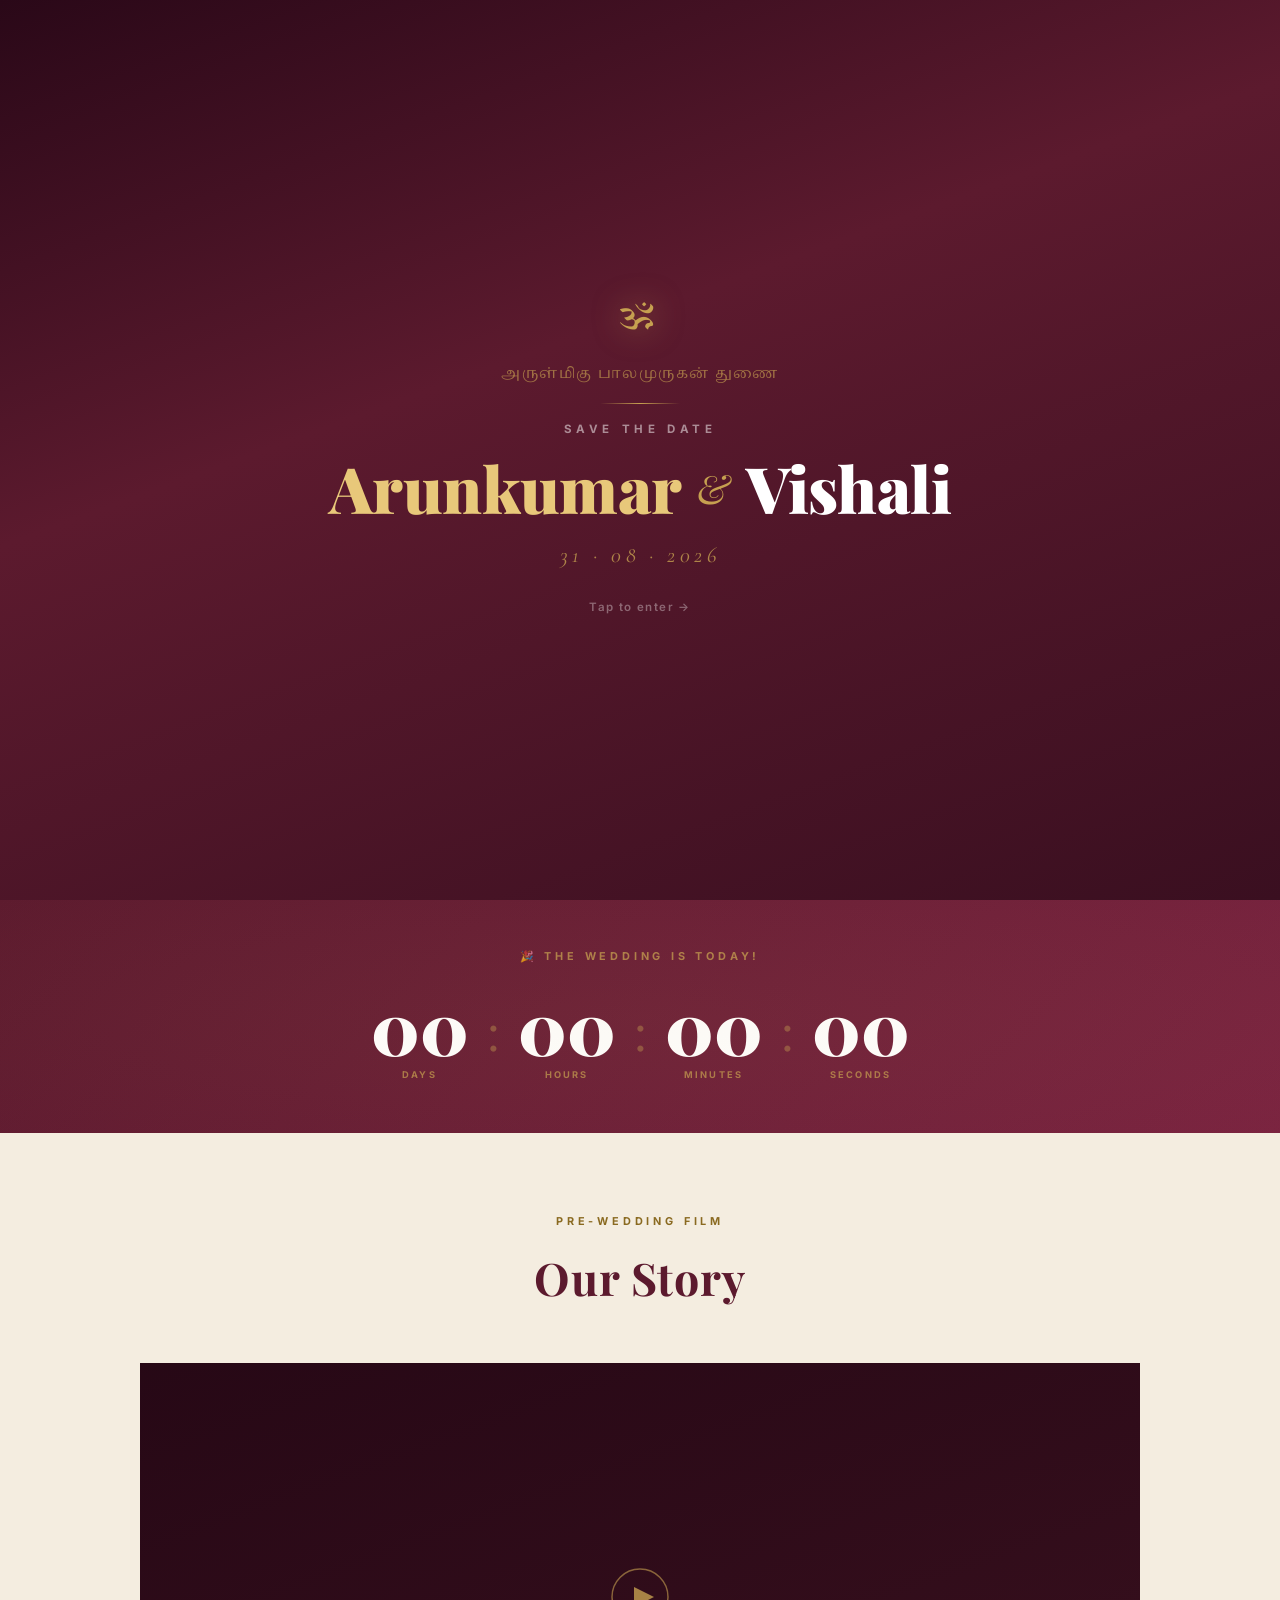
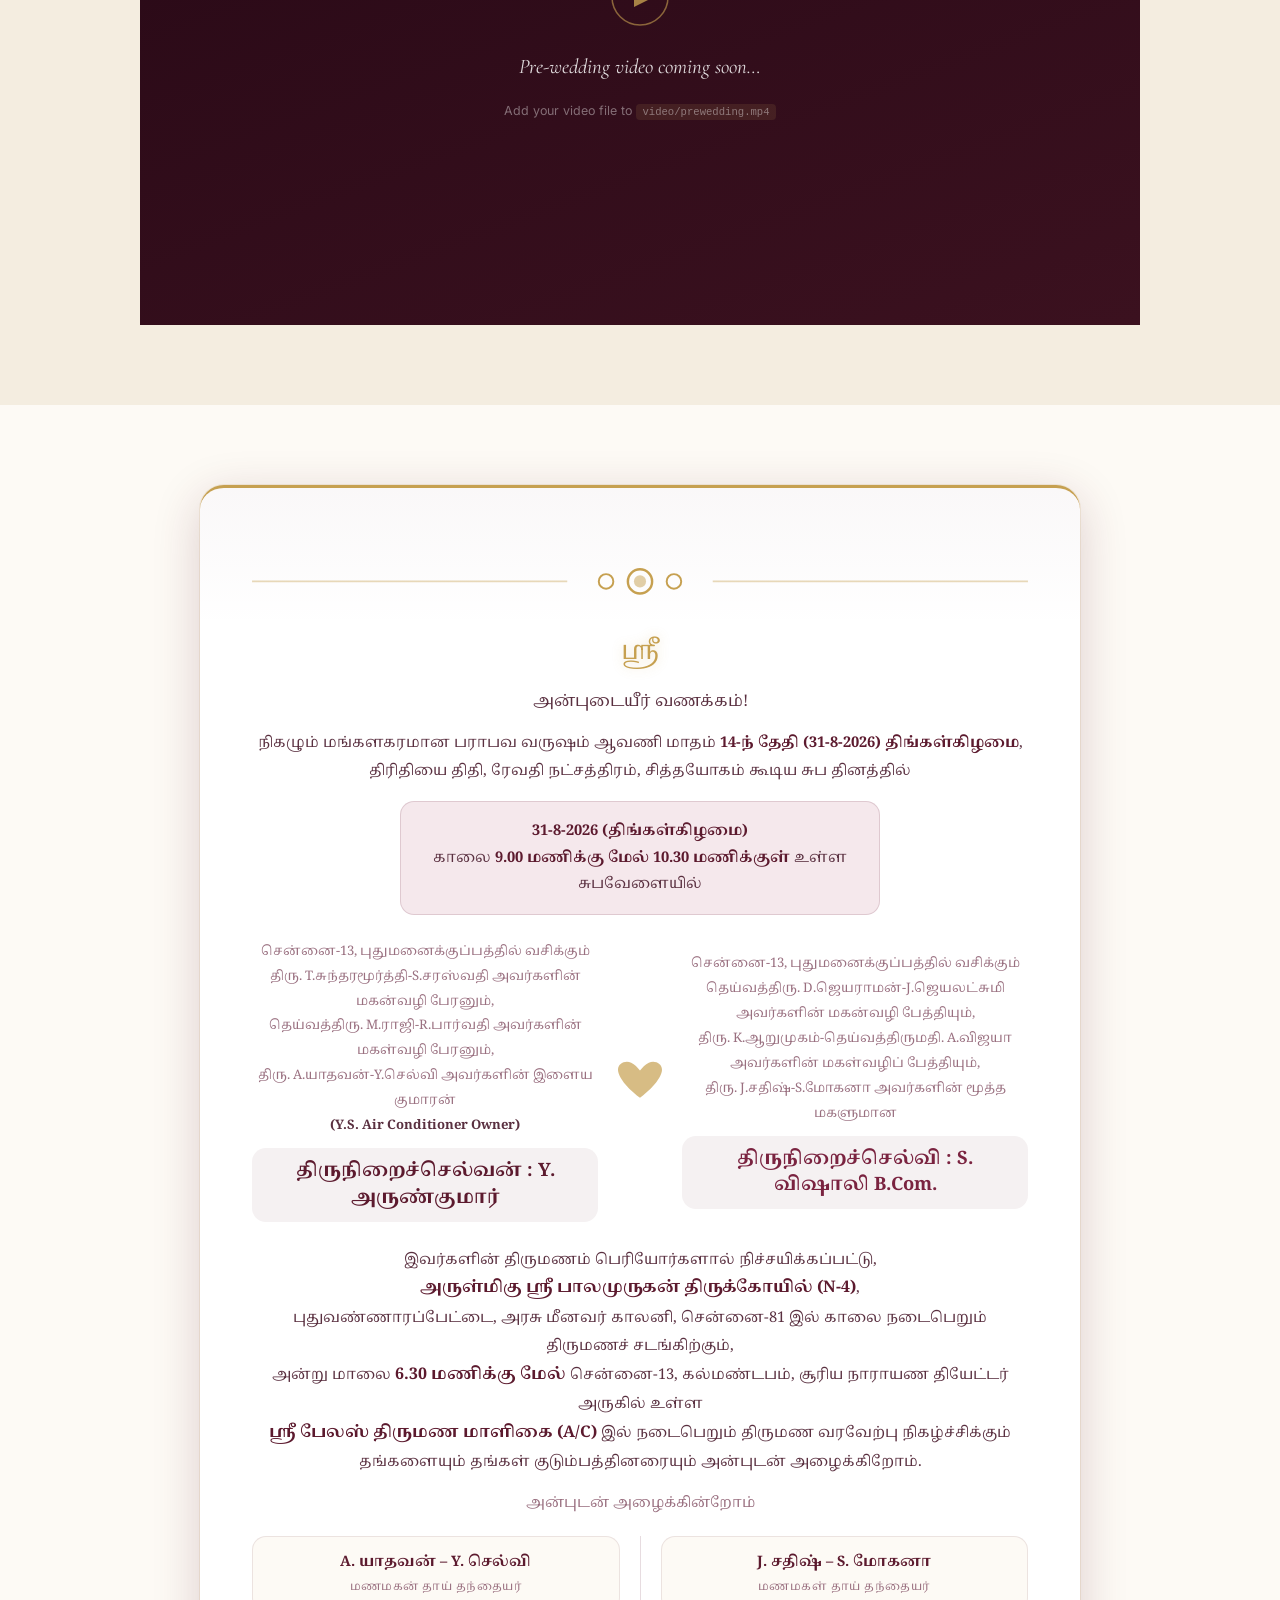
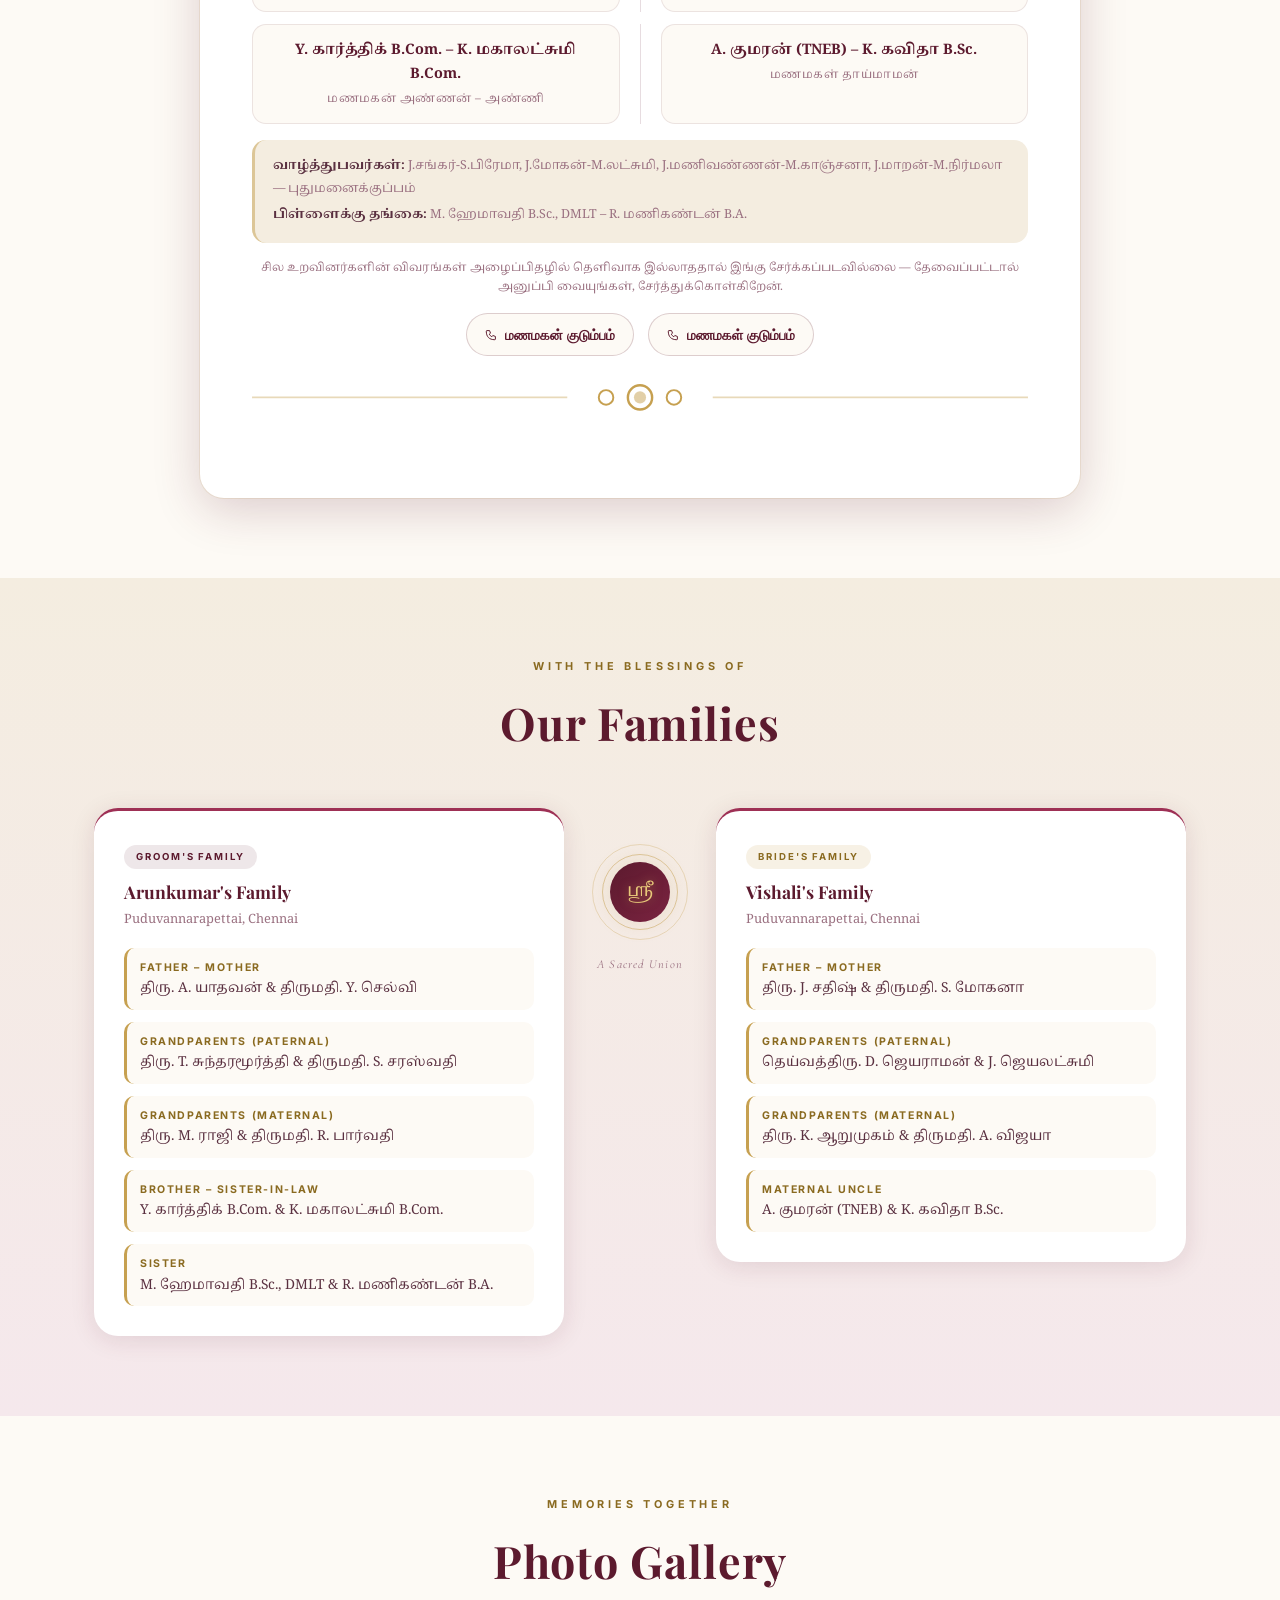
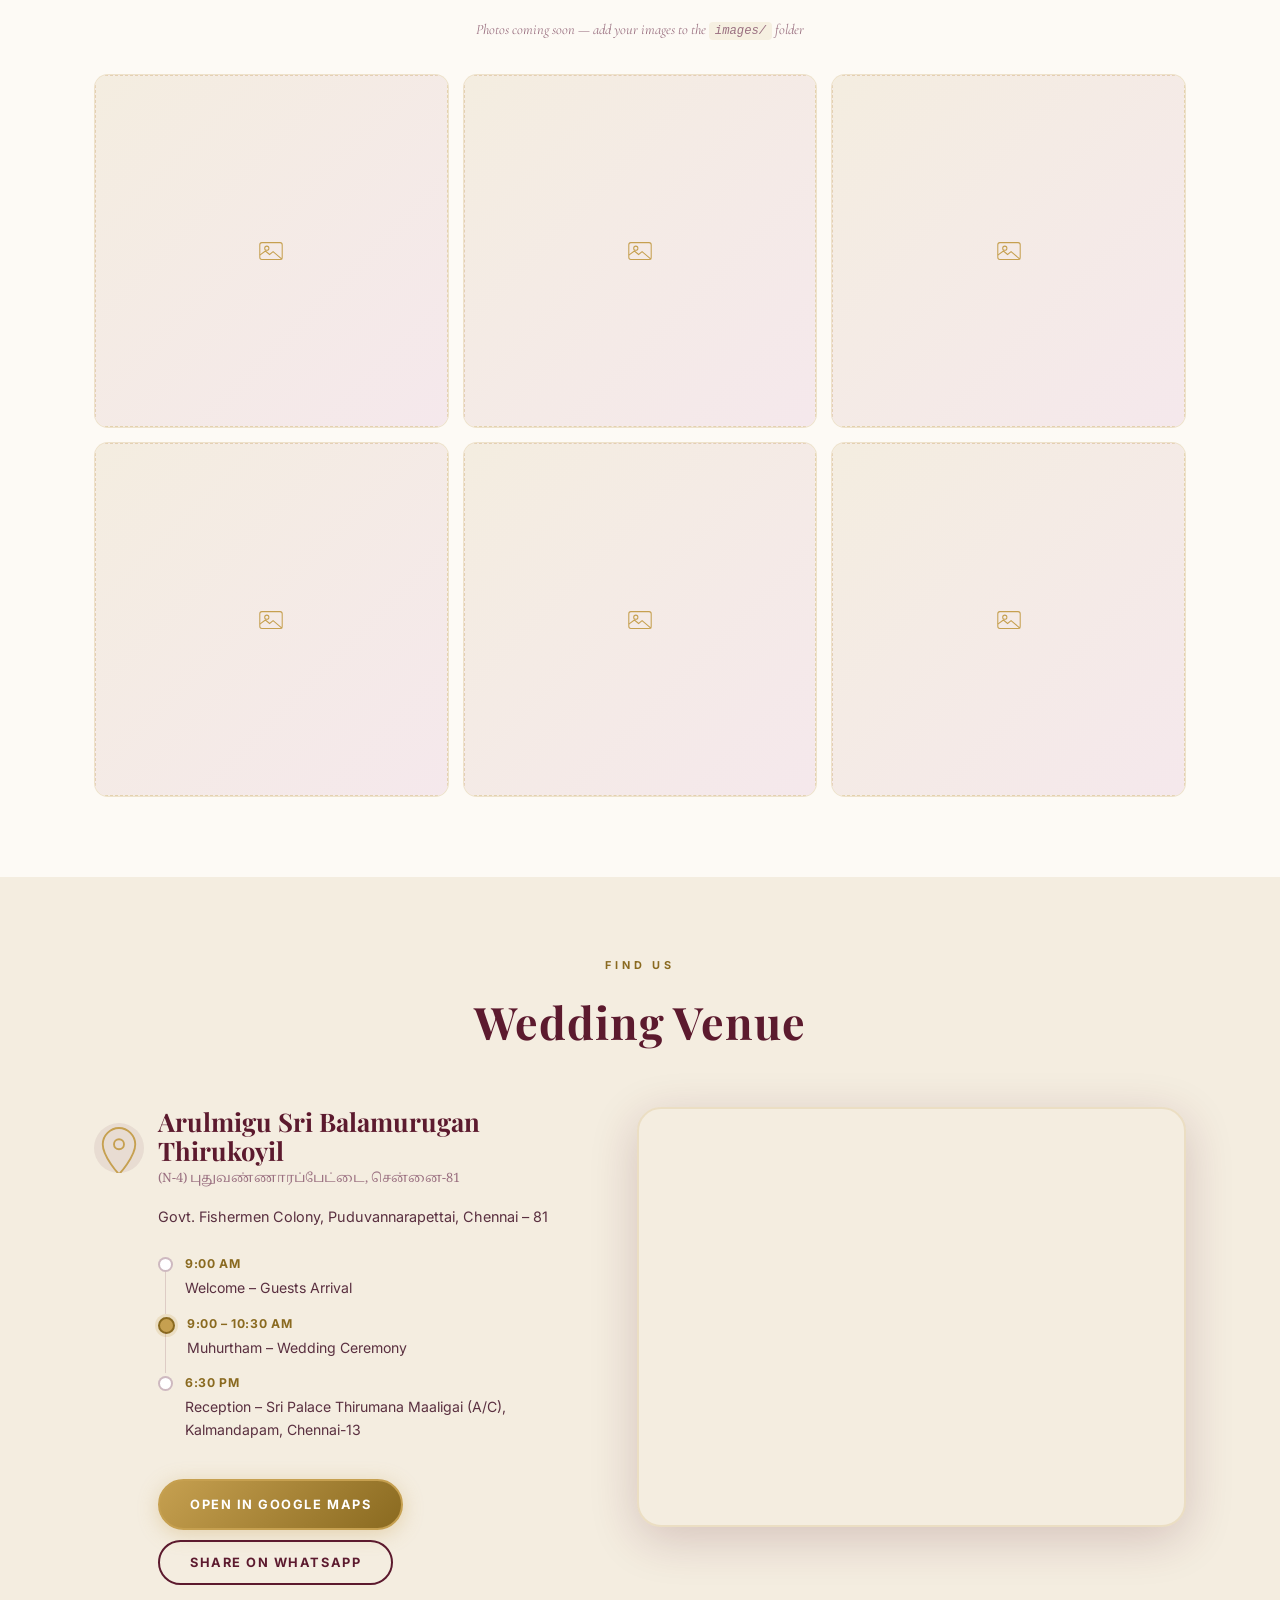
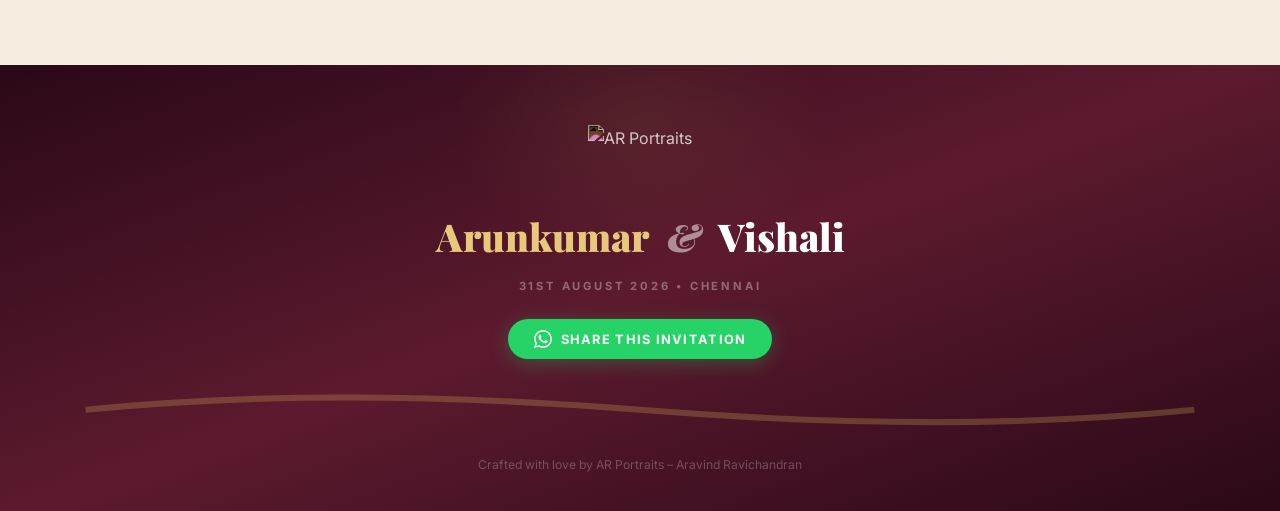
==== index.html @ a9c9c303 "Add files via upload" ====
<!DOCTYPE html>
<html lang="ta" id="htmlRoot">
<head>
  <meta charset="UTF-8"/>
  <meta name="viewport" content="width=device-width, initial-scale=1.0"/>
  <title>Arunkumar & Vishali – Wedding 31 August 2026</title>
  <meta name="description" content="Wedding of Y. Arunkumar & S. Vishali – Monday, 31st August 2026, Chennai"/>
  <meta property="og:title" content="Arunkumar & Vishali – Save the Date"/>
  <meta property="og:description" content="31st August 2026 • Chennai"/>
  <meta property="og:type" content="website"/>
  <link rel="preconnect" href="https://fonts.googleapis.com"/>
  <link rel="preconnect" href="https://fonts.gstatic.com" crossorigin/>
  <link href="https://fonts.googleapis.com/css2?family=Playfair+Display:ital,wght@0,400;0,600;0,700;0,900;1,400;1,700&family=Cormorant+Garamond:ital,wght@0,300;0,400;0,600;1,400;1,600&family=Inter:wght@300;400;500;600;700&family=Noto+Serif+Tamil:wght@400;600;700&display=swap" rel="stylesheet"/>
  <link rel="stylesheet" href="style.css"/>
</head>
<body>

<!-- ═══ OPENING ANIMATION OVERLAY — "SAVE THE DATE" ═══ -->
<div class="intro-overlay" id="introOverlay">
  <div class="intro-content">
    <div class="intro-symbol">ॐ</div>
    <div class="intro-blessing">அருள்மிகு பாலமுருகன் துணை</div>
    <div class="intro-line"></div>
    <div class="intro-save">Save the Date</div>
    <div class="intro-names">
      <span class="intro-name-a">Arunkumar</span>
      <span class="intro-amp">&amp;</span>
      <span class="intro-name-d">Vishali</span>
    </div>
    <div class="intro-date">31 · 08 · 2026</div>
    <div class="intro-skip" onclick="skipIntro()">Tap to enter →</div>
  </div>
  <div class="intro-petals" id="introPetals"></div>
</div>

<!-- ═══ NAV ═══ -->
<nav class="nav" id="nav">
  <div class="nav__brand">
    <img src="images/ar-logo.png" alt="AR Portraits" class="nav__logo-img"/>
  </div>
  <ul class="nav__links" id="navLinks">
    <li><a href="#home" data-ta="முகப்பு" data-en="Home">Home</a></li>
    <li><a href="#video" data-ta="வீடியோ" data-en="Video">Video</a></li>
    <li><a href="#invitation" data-ta="அழைப்பிதழ்" data-en="Invitation">Invitation</a></li>
    <li><a href="#family" data-ta="குடும்பம்" data-en="Family">Family</a></li>
    <li><a href="#gallery" data-ta="படங்கள்" data-en="Gallery">Gallery</a></li>
    <li><a href="#venue" data-ta="இடம்" data-en="Venue">Venue</a></li>
  </ul>
  <div class="nav__right">
    <button class="lang-toggle" id="langToggle" onclick="toggleLang()" title="Switch Language">
      <span class="lang-toggle__en" id="langEN">EN</span>
      <span class="lang-toggle__sep">|</span>
      <span class="lang-toggle__ta" id="langTA">த</span>
    </button>
    <button class="nav__hamburger" id="hamburger" aria-label="Menu" aria-expanded="false">
      <span></span><span></span><span></span>
    </button>
  </div>
</nav>

<!-- Mobile Nav -->
<div class="mobile-nav" id="mobileNav">
  <div class="mobile-nav__close" onclick="closeMobileNav()">✕</div>
  <ul>
    <li><a href="#home" onclick="closeMobileNav()" data-ta="முகப்பு" data-en="Home">Home</a></li>
    <li><a href="#video" onclick="closeMobileNav()" data-ta="வீடியோ" data-en="Video">Video</a></li>
    <li><a href="#invitation" onclick="closeMobileNav()" data-ta="அழைப்பிதழ்" data-en="Invitation">Invitation</a></li>
    <li><a href="#family" onclick="closeMobileNav()" data-ta="குடும்பம்" data-en="Family">Family</a></li>
    <li><a href="#gallery" onclick="closeMobileNav()" data-ta="படங்கள்" data-en="Gallery">Gallery</a></li>
    <li><a href="#venue" onclick="closeMobileNav()" data-ta="இடம்" data-en="Venue">Venue</a></li>
  </ul>
  <div class="mobile-nav__footer">
    <p>31 August 2026</p>
    <p>Chennai</p>
    <button class="lang-toggle lang-toggle--mobile" onclick="toggleLang(); closeMobileNav()">
      Switch to Tamil / English
    </button>
  </div>
</div>

<!-- ═══ HERO ═══ -->
<section class="hero" id="home">
  <div class="hero__bg"></div>
  <canvas class="hero__particles" id="particlesCanvas"></canvas>
  <div class="hero__mandala" aria-hidden="true">
    <svg viewBox="0 0 400 400" fill="none" xmlns="http://www.w3.org/2000/svg">
      <circle cx="200" cy="200" r="180" stroke="rgba(198,160,80,0.12)" stroke-width="1"/>
      <circle cx="200" cy="200" r="150" stroke="rgba(198,160,80,0.18)" stroke-width="0.8"/>
      <circle cx="200" cy="200" r="120" stroke="rgba(198,160,80,0.14)" stroke-width="1"/>
      <circle cx="200" cy="200" r="90" stroke="rgba(198,160,80,0.2)" stroke-width="0.8"/>
      <g opacity="0.15">
        <ellipse cx="200" cy="80" rx="12" ry="30" fill="#C6A050"/>
        <ellipse cx="200" cy="320" rx="12" ry="30" fill="#C6A050"/>
        <ellipse cx="80" cy="200" rx="30" ry="12" fill="#C6A050"/>
        <ellipse cx="320" cy="200" rx="30" ry="12" fill="#C6A050"/>
        <ellipse cx="113" cy="113" rx="12" ry="30" fill="#C6A050" transform="rotate(45 113 113)"/>
        <ellipse cx="287" cy="113" rx="12" ry="30" fill="#C6A050" transform="rotate(-45 287 113)"/>
        <ellipse cx="113" cy="287" rx="12" ry="30" fill="#C6A050" transform="rotate(-45 113 287)"/>
        <ellipse cx="287" cy="287" rx="12" ry="30" fill="#C6A050" transform="rotate(45 287 287)"/>
      </g>
    </svg>
  </div>

  <div class="hero__content">
    <div class="hero__blessing fade-in-up" data-delay="0">
      <div class="blessing-om">ஸ்ரீ</div>
      <p class="blessing-txt" data-ta="அருள்மிகு பாலமுருகன் துணை" data-en="With the Blessings of Sri Balamurugan">அருள்மிகு பாலமுருகன் துணை</p>
    </div>

    <p class="hero__eyebrow fade-in-up" data-delay="1">
      <span class="eyebrow-line"></span>
      <span data-ta="திருமண அழைப்பிதழ்" data-en="Save the Date">Save the Date</span>
      <span class="eyebrow-line"></span>
    </p>

    <div class="hero__names fade-in-up" data-delay="2">
      <div class="hero__name-row">
        <h1 class="hero__name hero__name--groom" data-ta="அருண்குமார்" data-en="Arunkumar">Arunkumar</h1>
      </div>
      <div class="hero__amp-wrap">
        <svg viewBox="0 0 60 70" class="amp-svg">
          <text x="50%" y="60%" text-anchor="middle" dominant-baseline="middle"
            font-family="Playfair Display" font-size="56" fill="url(#ag)" font-style="italic">&amp;</text>
          <defs>
            <linearGradient id="ag" x1="0%" y1="0%" x2="100%" y2="100%">
              <stop offset="0%" stop-color="#C6A050"/>
              <stop offset="100%" stop-color="#E8C87A"/>
            </linearGradient>
          </defs>
        </svg>
      </div>
      <div class="hero__name-row">
        <h1 class="hero__name hero__name--bride" data-ta="விஷாலி" data-en="Vishali">Vishali</h1>
      </div>
    </div>

    <div class="hero__date-pill fade-in-up" data-delay="3">
      <div class="date-pill__inner">
        <div class="date-pill__col">
          <span class="dpill-label" data-ta="நாள்" data-en="Day">Day</span>
          <span class="dpill-val" data-ta="திங்கள்" data-en="Monday">Monday</span>
        </div>
        <div class="date-pill__divider"></div>
        <div class="date-pill__col date-pill__col--main">
          <span class="dpill-num">31</span>
          <span class="dpill-month" data-ta="ஆகஸ்ட் 2026" data-en="August 2026">August 2026</span>
        </div>
        <div class="date-pill__divider"></div>
        <div class="date-pill__col">
          <span class="dpill-label" data-ta="நேரம்" data-en="Time">Time</span>
          <span class="dpill-val">9:00 AM</span>
        </div>
      </div>
      <div class="date-pill__venue">
        <svg viewBox="0 0 14 14" fill="none" width="12"><path d="M7 1C4.79 1 3 2.79 3 5c0 3.31 4 8 4 8s4-4.69 4-8c0-2.21-1.79-4-4-4zm0 5.5A1.5 1.5 0 115.5 5 1.5 1.5 0 017 6.5z" fill="rgba(198,160,80,0.9)"/></svg>
        <span data-ta="ஸ்ரீ பாலமுருகன் திருக்கோயில், சென்னை-81" data-en="Sri Balamurugan Thirukoyil, Chennai-81">Sri Balamurugan Thirukoyil, Chennai-81</span>
      </div>
    </div>

    <div class="hero__muhurtham fade-in-up" data-delay="4">
      <span class="muhurtham-badge" data-ta="முகூர்த்தம்" data-en="Muhurtham">Muhurtham</span>
      <span class="muhurtham-time">9:00 AM – 10:30 AM</span>
    </div>

    <div class="hero__cta fade-in-up" data-delay="5">
      <a href="#invitation" class="btn btn--gold">
        <span data-ta="அழைப்பிதழ் காண்க" data-en="View Invitation">View Invitation</span>
      </a>
      <button class="btn btn--ghost" onclick="shareOnWhatsApp()">
        <svg viewBox="0 0 24 24" fill="currentColor" width="15"><path d="M17.472 14.382c-.297-.149-1.758-.867-2.03-.967-.273-.099-.471-.148-.67.15-.197.297-.767.966-.94 1.164-.173.199-.347.223-.644.075-.297-.15-1.255-.463-2.39-1.475-.883-.788-1.48-1.761-1.653-2.059-.173-.297-.018-.458.13-.606.134-.133.298-.347.446-.52.149-.174.198-.298.298-.497.099-.198.05-.371-.025-.52-.075-.149-.669-1.612-.916-2.207-.242-.579-.487-.5-.669-.51a9 9 0 00-.57-.01c-.198 0-.52.074-.792.372-.272.297-1.04 1.016-1.04 2.479 0 1.462 1.065 2.875 1.213 3.074.149.198 2.096 3.2 5.077 4.487.709.306 1.262.489 1.694.625.712.227 1.36.195 1.871.118.571-.085 1.758-.719 2.006-1.413.248-.694.248-1.289.173-1.413-.074-.124-.272-.198-.57-.347m-5.421 7.403h-.004a9.87 9.87 0 01-5.031-1.378l-.361-.214-3.741.982.998-3.648-.235-.374a9.86 9.86 0 01-1.51-5.26c.001-5.45 4.436-9.884 9.888-9.884 2.64 0 5.122 1.03 6.988 2.898a9.825 9.825 0 012.893 6.994c-.003 5.45-4.437 9.884-9.885 9.884m8.413-18.297A11.815 11.815 0 0012.05 0C5.495 0 .16 5.335.157 11.892c0 2.096.547 4.142 1.588 5.945L.057 24l6.305-1.654a11.882 11.882 0 005.683 1.448h.005c6.554 0 11.89-5.335 11.893-11.893a11.821 11.821 0 00-3.48-8.413Z"/></svg>
        <span data-ta="பகிர்" data-en="Share">Share</span>
      </button>
    </div>
  </div>
  <div class="petals" id="petals" aria-hidden="true"></div>
</section>

<!-- ═══ COUNTDOWN ═══ -->
<section class="countdown-section">
  <div class="container">
    <p class="section-eyebrow" id="cdEyebrow" data-ta="மங்கல நாளுக்கான தினங்கள்" data-en="Counting Down to the Big Day">Counting Down to the Big Day</p>
    <div class="countdown">
      <div class="countdown__unit"><span class="cd-num" id="days">00</span><span class="cd-lbl" data-ta="நாட்கள்" data-en="Days">Days</span></div>
      <div class="countdown__dot">:</div>
      <div class="countdown__unit"><span class="cd-num" id="hours">00</span><span class="cd-lbl" data-ta="மணிநேரம்" data-en="Hours">Hours</span></div>
      <div class="countdown__dot">:</div>
      <div class="countdown__unit"><span class="cd-num" id="minutes">00</span><span class="cd-lbl" data-ta="நிமிடம்" data-en="Minutes">Minutes</span></div>
      <div class="countdown__dot">:</div>
      <div class="countdown__unit"><span class="cd-num" id="seconds">00</span><span class="cd-lbl" data-ta="விநாடி" data-en="Seconds">Seconds</span></div>
    </div>
  </div>
</section>

<!-- ═══ VIDEO SECTION — pre-wedding shoot, autoplays when you drop the file in ═══ -->
<section class="video-section" id="video">
  <div class="container">
    <p class="section-eyebrow" data-ta="முன்-திருமண படப்பிடிப்பு" data-en="Pre-Wedding Film">Pre-Wedding Film</p>
    <h2 class="section-title" data-ta="நம் கதை" data-en="Our Story">Our Story</h2>
  </div>
  <div class="video-wrapper">
    <div class="video-placeholder" id="videoPlaceholder">
      <!-- STEP TO ADD YOUR VIDEO:
           1. Put your file at video/prewedding.mp4
           2. Uncomment the <source> line below
           It will then autoplay (muted) as soon as the page loads. -->
      <video id="heroVideo" autoplay muted loop playsinline poster="">
        <!-- <source src="video/prewedding.mp4" type="video/mp4"> -->
      </video>
      <div class="video-overlay">
        <div class="video-overlay__icon">
          <svg viewBox="0 0 60 60" fill="none" width="60">
            <circle cx="30" cy="30" r="28" stroke="rgba(198,160,80,0.6)" stroke-width="1.5"/>
            <polygon points="24,20 44,30 24,40" fill="rgba(198,160,80,0.8)"/>
          </svg>
        </div>
        <p class="video-overlay__text" data-ta="வீடியோ விரைவில் வரும்…" data-en="Pre-wedding video coming soon…">Pre-wedding video coming soon…</p>
        <p class="video-overlay__sub" data-ta="வீடியோ கோப்பை video/prewedding.mp4 இல் சேர்க்கவும்" data-en="Add your video file to video/prewedding.mp4">Add your video file to <code>video/prewedding.mp4</code></p>
      </div>
    </div>
  </div>
</section>

<!-- ═══ INVITATION ═══ -->
<section class="invitation" id="invitation">
  <div class="container">
    <div class="invitation__card reveal">

      <!-- Tamil Version -->
      <div class="inv-lang" id="invTamil">
        <div class="inv-ornament">
          <svg viewBox="0 0 320 16" fill="none"><line x1="0" y1="8" x2="130" y2="8" stroke="rgba(198,160,80,0.4)" stroke-width="0.8"/><circle cx="160" cy="8" r="5" stroke="#C6A050" stroke-width="1" fill="none"/><circle cx="160" cy="8" r="2.5" fill="rgba(198,160,80,0.5)"/><circle cx="146" cy="8" r="3" stroke="#C6A050" stroke-width="0.8" fill="none"/><circle cx="174" cy="8" r="3" stroke="#C6A050" stroke-width="0.8" fill="none"/><line x1="190" y1="8" x2="320" y2="8" stroke="rgba(198,160,80,0.4)" stroke-width="0.8"/></svg>
        </div>
        <div class="blessing-om inv-om">ஸ்ரீ</div>
        <p class="inv-salutation">அன்புடையீர் வணக்கம்!</p>
        <p class="inv-body">
          நிகழும் மங்களகரமான பராபவ வருஷம் ஆவணி மாதம் <strong>14-ந் தேதி (31-8-2026) திங்கள்கிழமை</strong>, திரிதியை திதி, ரேவதி நட்சத்திரம், சித்தயோகம் கூடிய சுப தினத்தில்
        </p>
        <div class="inv-date-box">
          <p><strong>31-8-2026 (திங்கள்கிழமை)</strong></p>
          <p>காலை <strong>9.00 மணிக்கு மேல் 10.30 மணிக்குள்</strong> உள்ள சுபவேளையில்</p>
        </div>

        <div class="couple-grid">
          <!-- Groom side -->
          <div class="couple-block">
            <p class="couple-parents">
              சென்னை-13, புதுமனைக்குப்பத்தில் வசிக்கும்<br/>
              திரு. T.சுந்தரமூர்த்தி-S.சரஸ்வதி அவர்களின் மகன்வழி பேரனும்,<br/>
              தெய்வத்திரு. M.ராஜி-R.பார்வதி அவர்களின் மகள்வழி பேரனும்,<br/>
              திரு. A.யாதவன்-Y.செல்வி அவர்களின் இளைய குமாரன்<br/>
              <strong>(Y.S. Air Conditioner Owner)</strong>
            </p>
            <h2 class="couple-name groom-name">திருநிறைச்செல்வன் : Y. அருண்குமார்</h2>
          </div>

          <!-- Heart -->
          <div class="couple-heart">
            <svg viewBox="0 0 50 46" fill="none">
              <path d="M25 43C5 28 0 16 0 11 0 4 8 0 15 3c4 2 7 5 10 9 3-4 6-7 10-9 7-3 15 1 15 8 0 5-5 17-25 32z" fill="#C6A050" opacity="0.7"/>
            </svg>
          </div>

          <!-- Bride side -->
          <div class="couple-block">
            <p class="couple-parents">
              சென்னை-13, புதுமனைக்குப்பத்தில் வசிக்கும்<br/>
              தெய்வத்திரு. D.ஜெயராமன்-J.ஜெயலட்சுமி அவர்களின் மகன்வழி பேத்தியும்,<br/>
              திரு. K.ஆறுமுகம்-தெய்வத்திருமதி. A.விஜயா அவர்களின் மகள்வழிப் பேத்தியும்,<br/>
              திரு. J.சதிஷ்-S.மோகனா அவர்களின் மூத்த மகளுமான
            </p>
            <h2 class="couple-name bride-name">திருநிறைச்செல்வி : S. விஷாலி B.Com.</h2>
          </div>
        </div>

        <p class="inv-venue-txt">
          இவர்களின் திருமணம் பெரியோர்களால் நிச்சயிக்கப்பட்டு,<br/>
          <strong>அருள்மிகு ஸ்ரீ பாலமுருகன் திருக்கோயில் (N-4)</strong>,<br/>
          புதுவண்ணாரப்பேட்டை, அரசு மீனவர் காலனி, சென்னை-81 இல் காலை நடைபெறும் திருமணச் சடங்கிற்கும்,<br/>
          அன்று மாலை <strong>6.30 மணிக்கு மேல்</strong> சென்னை-13, கல்மண்டபம், சூரிய நாராயண தியேட்டர் அருகில் உள்ள<br/>
          <strong>ஸ்ரீ பேலஸ் திருமண மாளிகை (A/C)</strong> இல் நடைபெறும் திருமண வரவேற்பு நிகழ்ச்சிக்கும்<br/>
          தங்களையும் தங்கள் குடும்பத்தினரையும் அன்புடன் அழைக்கிறோம்.
        </p>

        <p class="inv-closing">அன்புடன் அழைக்கின்றோம்</p>

        <div class="inv-signatories">
          <div class="signatory">
            <strong>A. யாதவன் – Y. செல்வி</strong>
            <em>மணமகன் தாய் தந்தையர்</em>
          </div>
          <div class="sig-divider"></div>
          <div class="signatory">
            <strong>J. சதிஷ் – S. மோகனா</strong>
            <em>மணமகள் தாய் தந்தையர்</em>
          </div>
        </div>

        <div class="inv-signatories" style="margin-top:12px">
          <div class="signatory">
            <strong>Y. கார்த்திக் B.Com. – K. மகாலட்சுமி B.Com.</strong>
            <em>மணமகன் அண்ணன் – அண்ணி</em>
          </div>
          <div class="sig-divider"></div>
          <div class="signatory">
            <strong>A. குமரன் (TNEB) – K. கவிதா B.Sc.</strong>
            <em>மணமகள் தாய்மாமன்</em>
          </div>
        </div>

        <div class="inv-also">
          <p><strong>வாழ்த்துபவர்கள்:</strong> J.சங்கர்-S.பிரேமா, J.மோகன்-M.லட்சுமி, J.மணிவண்ணன்-M.காஞ்சனா, J.மாறன்-M.நிர்மலா — புதுமனைக்குப்பம்</p>
          <p><strong>பிள்ளைக்கு தங்கை:</strong> M. ஹேமாவதி B.Sc., DMLT – R. மணிகண்டன் B.A.</p>
        </div>

        <p style="font-family:var(--font-tamil); font-size:0.72rem; color:var(--text-light); text-align:center; margin-top:10px;">
          சில உறவினர்களின் விவரங்கள் அழைப்பிதழில் தெளிவாக இல்லாததால் இங்கு சேர்க்கப்படவில்லை — தேவைப்பட்டால் அனுப்பி வையுங்கள், சேர்த்துக்கொள்கிறேன்.
        </p>

        <div class="inv-phones">
          <a href="tel:9840000000" class="phone-link">
            <svg viewBox="0 0 20 20" fill="none" width="13"><path d="M3 4h4l1.5 4-2 1.5a11 11 0 004 4L12 11.5l4 1.5v4a1 1 0 01-1 1C6.5 18 2 13.5 2 5a1 1 0 011-1z" stroke="currentColor" stroke-width="1.5"/></svg>
            மணமகன் குடும்பம்
          </a>
          <a href="tel:9840000001" class="phone-link">
            <svg viewBox="0 0 20 20" fill="none" width="13"><path d="M3 4h4l1.5 4-2 1.5a11 11 0 004 4L12 11.5l4 1.5v4a1 1 0 01-1 1C6.5 18 2 13.5 2 5a1 1 0 011-1z" stroke="currentColor" stroke-width="1.5"/></svg>
            மணமகள் குடும்பம்
          </a>
        </div>

        <div class="inv-ornament">
          <svg viewBox="0 0 320 16" fill="none"><line x1="0" y1="8" x2="130" y2="8" stroke="rgba(198,160,80,0.4)" stroke-width="0.8"/><circle cx="160" cy="8" r="5" stroke="#C6A050" stroke-width="1" fill="none"/><circle cx="160" cy="8" r="2.5" fill="rgba(198,160,80,0.5)"/><circle cx="146" cy="8" r="3" stroke="#C6A050" stroke-width="0.8" fill="none"/><circle cx="174" cy="8" r="3" stroke="#C6A050" stroke-width="0.8" fill="none"/><line x1="190" y1="8" x2="320" y2="8" stroke="rgba(198,160,80,0.4)" stroke-width="0.8"/></svg>
        </div>
      </div>

      <!-- English Version -->
      <div class="inv-lang hidden" id="invEnglish">
        <div class="inv-ornament">
          <svg viewBox="0 0 320 16" fill="none"><line x1="0" y1="8" x2="130" y2="8" stroke="rgba(198,160,80,0.4)" stroke-width="0.8"/><circle cx="160" cy="8" r="5" stroke="#C6A050" stroke-width="1" fill="none"/><circle cx="160" cy="8" r="2.5" fill="rgba(198,160,80,0.5)"/><circle cx="146" cy="8" r="3" stroke="#C6A050" stroke-width="0.8" fill="none"/><circle cx="174" cy="8" r="3" stroke="#C6A050" stroke-width="0.8" fill="none"/><line x1="190" y1="8" x2="320" y2="8" stroke="rgba(198,160,80,0.4)" stroke-width="0.8"/></svg>
        </div>
        <div class="blessing-om inv-om">ஸ்ரீ</div>
        <p class="inv-salutation">Dear Friends & Family,</p>
        <p class="inv-body">
          With the blessings of the Almighty, we joyfully invite you to celebrate the auspicious wedding of
        </p>
        <div class="inv-date-box">
          <p><strong>Monday, 31st August 2026</strong></p>
          <p>Muhurtham: <strong>9:00 AM – 10:30 AM</strong></p>
        </div>
        <div class="couple-grid">
          <div class="couple-block">
            <p class="couple-parents">
              Son of <strong>Mr. A. Yadhavan & Mrs. Y. Selvi</strong><br/>
              Grandson of <strong>Mr. T. Sundaramurthy & Mrs. S. Saraswathi</strong><br/>
              and of <strong>Mr. M. Raji & Mrs. R. Parvathi</strong><br/>
              (Y.S. Air Conditioner Owner)
            </p>
            <h2 class="couple-name groom-name">Y. Arunkumar</h2>
          </div>
          <div class="couple-heart">
            <svg viewBox="0 0 50 46" fill="none">
              <path d="M25 43C5 28 0 16 0 11 0 4 8 0 15 3c4 2 7 5 10 9 3-4 6-7 10-9 7-3 15 1 15 8 0 5-5 17-25 32z" fill="#C6A050" opacity="0.7"/>
            </svg>
          </div>
          <div class="couple-block">
            <p class="couple-parents">
              Eldest daughter of <strong>Mr. J. Sathish & Mrs. S. Mohana</strong><br/>
              Granddaughter of <strong>Mr. D. Jeyaraman & Mrs. J. Jeyalakshmi</strong><br/>
              and of <strong>Mr. K. Arumugam & Mrs. A. Vijaya</strong>
            </p>
            <h2 class="couple-name bride-name">S. Vishali B.Com.</h2>
          </div>
        </div>
        <p class="inv-venue-txt">
          Wedding ceremony at<br/>
          <strong>Arulmigu Sri Balamurugan Thirukoyil (N-4)</strong>, Puduvannarapettai, Chennai-81<br/>
          Reception from <strong>6:30 PM</strong> at <strong>Sri Palace Thirumana Maaligai (A/C)</strong>, Kalmandapam, Chennai-13<br/>
          We warmly invite you and your family to grace this occasion.
        </p>
        <p class="inv-closing">With love & warmth,</p>
        <div class="inv-signatories">
          <div class="signatory">
            <strong>A. Yadhavan & Y. Selvi</strong>
            <em>Parents of the Groom</em>
          </div>
          <div class="sig-divider"></div>
          <div class="signatory">
            <strong>J. Sathish & S. Mohana</strong>
            <em>Parents of the Bride</em>
          </div>
        </div>
        <div class="inv-ornament">
          <svg viewBox="0 0 320 16" fill="none"><line x1="0" y1="8" x2="130" y2="8" stroke="rgba(198,160,80,0.4)" stroke-width="0.8"/><circle cx="160" cy="8" r="5" stroke="#C6A050" stroke-width="1" fill="none"/><circle cx="160" cy="8" r="2.5" fill="rgba(198,160,80,0.5)"/><circle cx="146" cy="8" r="3" stroke="#C6A050" stroke-width="0.8" fill="none"/><circle cx="174" cy="8" r="3" stroke="#C6A050" stroke-width="0.8" fill="none"/><line x1="190" y1="8" x2="320" y2="8" stroke="rgba(198,160,80,0.4)" stroke-width="0.8"/></svg>
        </div>
      </div>

    </div>
  </div>
</section>

<!-- ═══ FAMILY ═══ -->
<section class="family" id="family">
  <div class="container">
    <p class="section-eyebrow" data-ta="ஆசிர்வாதத்துடன்" data-en="With the Blessings of">With the Blessings of</p>
    <h2 class="section-title" data-ta="எங்கள் குடும்பம்" data-en="Our Families">Our Families</h2>
    <div class="family__grid">

      <!-- Groom family -->
      <div class="family-card reveal">
        <div class="fcard-badge groom-badge" data-ta="மணமகன் குடும்பம்" data-en="Groom's Family">Groom's Family</div>
        <h3 class="fcard-title" data-ta="அருண்குமார் குடும்பம்" data-en="Arunkumar's Family">Arunkumar's Family</h3>
        <p class="fcard-loc">Puduvannarapettai, Chennai</p>
        <div class="family-members">
          <div class="family-member">
            <span class="member-role" data-ta="தந்தை – தாய்" data-en="Father – Mother">Father – Mother</span>
            <span class="member-name" data-ta="திரு. A. யாதவன் & திருமதி. Y. செல்வி" data-en="Mr. A. Yadhavan & Mrs. Y. Selvi">திரு. A. யாதவன் & திருமதி. Y. செல்வி</span>
          </div>
          <div class="family-member">
            <span class="member-role" data-ta="தாத்தா – பாட்டி (தந்தை வழி)" data-en="Grandfather – Grandmother (paternal)">Grandparents (paternal)</span>
            <span class="member-name" data-ta="திரு. T. சுந்தரமூர்த்தி & திருமதி. S. சரஸ்வதி" data-en="Mr. T. Sundaramurthy & Mrs. S. Saraswathi">திரு. T. சுந்தரமூர்த்தி & திருமதி. S. சரஸ்வதி</span>
          </div>
          <div class="family-member">
            <span class="member-role" data-ta="தாத்தா – பாட்டி (தாய் வழி)" data-en="Grandfather – Grandmother (maternal)">Grandparents (maternal)</span>
            <span class="member-name" data-ta="திரு. M. ராஜி & திருமதி. R. பார்வதி" data-en="Mr. M. Raji & Mrs. R. Parvathi">திரு. M. ராஜி & திருமதி. R. பார்வதி</span>
          </div>
          <div class="family-member">
            <span class="member-role" data-ta="அண்ணன் – அண்ணி" data-en="Brother – Sister-in-law">Brother – Sister-in-law</span>
            <span class="member-name" data-ta="Y. கார்த்திக் B.Com. & K. மகாலட்சுமி B.Com." data-en="Y. Karthik B.Com. & K. Mahalakshmi B.Com.">Y. கார்த்திக் B.Com. & K. மகாலட்சுமி B.Com.</span>
          </div>
          <div class="family-member">
            <span class="member-role" data-ta="தங்கை" data-en="Sister">Sister</span>
            <span class="member-name" data-ta="M. ஹேமாவதி B.Sc., DMLT & R. மணிகண்டன் B.A." data-en="M. Hemavathi B.Sc., DMLT & R. Manikandan B.A.">M. ஹேமாவதி B.Sc., DMLT & R. மணிகண்டன் B.A.</span>
          </div>
        </div>
      </div>

      <!-- Center -->
      <div class="family-emblem reveal">
        <div class="emblem-ring outer"><div class="emblem-ring inner"><div class="emblem-core"><span class="emblem-sym">ஸ்ரீ</span></div></div></div>
        <p class="emblem-lbl" data-ta="புனிதமான ஒன்றிணைவு" data-en="A Sacred Union">A Sacred Union</p>
      </div>

      <!-- Bride family -->
      <div class="family-card reveal">
        <div class="fcard-badge bride-badge" data-ta="மணமகள் குடும்பம்" data-en="Bride's Family">Bride's Family</div>
        <h3 class="fcard-title" data-ta="விஷாலி குடும்பம்" data-en="Vishali's Family">Vishali's Family</h3>
        <p class="fcard-loc">Puduvannarapettai, Chennai</p>
        <div class="family-members">
          <div class="family-member">
            <span class="member-role" data-ta="தந்தை – தாய்" data-en="Father – Mother">Father – Mother</span>
            <span class="member-name" data-ta="திரு. J. சதிஷ் & திருமதி. S. மோகனா" data-en="Mr. J. Sathish & Mrs. S. Mohana">திரு. J. சதிஷ் & திருமதி. S. மோகனா</span>
          </div>
          <div class="family-member">
            <span class="member-role" data-ta="பாட்டனார் – பாட்டி (தந்தை வழி)" data-en="Grandparents (paternal)">Grandparents (paternal)</span>
            <span class="member-name" data-ta="தெய்வத்திரு. D. ஜெயராமன் & J. ஜெயலட்சுமி" data-en="Mr. D. Jeyaraman & Mrs. J. Jeyalakshmi">தெய்வத்திரு. D. ஜெயராமன் & J. ஜெயலட்சுமி</span>
          </div>
          <div class="family-member">
            <span class="member-role" data-ta="பாட்டனார் – பாட்டி (தாய் வழி)" data-en="Grandparents (maternal)">Grandparents (maternal)</span>
            <span class="member-name" data-ta="திரு. K. ஆறுமுகம் & திருமதி. A. விஜயா" data-en="Mr. K. Arumugam & Mrs. A. Vijaya">திரு. K. ஆறுமுகம் & திருமதி. A. விஜயா</span>
          </div>
          <div class="family-member">
            <span class="member-role" data-ta="தாய் மாமன்" data-en="Maternal Uncle">Maternal Uncle</span>
            <span class="member-name" data-ta="A. குமரன் (TNEB) & K. கவிதா B.Sc." data-en="A. Kumaran (TNEB) & K. Kavitha B.Sc.">A. குமரன் (TNEB) & K. கவிதா B.Sc.</span>
          </div>
        </div>
      </div>
    </div>
  </div>
</section>

<!-- ═══ GALLERY ═══ -->
<section class="gallery" id="gallery">
  <div class="container">
    <p class="section-eyebrow" data-ta="நினைவுகள்" data-en="Memories Together">Memories Together</p>
    <h2 class="section-title" data-ta="படங்கள்" data-en="Photo Gallery">Photo Gallery</h2>
    <p class="gallery__hint" data-ta="புகைப்படங்கள் விரைவில்…" data-en="Photos coming soon — add your images to the images/ folder">Photos coming soon — add your images to the <code>images/</code> folder</p>
    <div class="gallery__grid">
      <div class="gallery__item reveal" onclick="openLightbox(0)"><img src="images/gallery-1.jpg" alt="Photo 1" onerror="this.style.display='none';this.nextElementSibling.style.display='flex'"/><div class="img-ph"><svg viewBox="0 0 40 40" fill="none" width="28"><rect x="4" y="8" width="32" height="24" rx="3" stroke="#C6A050" stroke-width="1.5"/><circle cx="14" cy="16" r="3" stroke="#C6A050" stroke-width="1.5"/><path d="M4 26l8-6 6 5 5-4 13 11" stroke="#C6A050" stroke-width="1.5"/></svg></div><div class="gallery__overlay"><span>View</span></div></div>
      <div class="gallery__item reveal" onclick="openLightbox(1)"><img src="images/gallery-2.jpg" alt="Photo 2" onerror="this.style.display='none';this.nextElementSibling.style.display='flex'"/><div class="img-ph"><svg viewBox="0 0 40 40" fill="none" width="28"><rect x="4" y="8" width="32" height="24" rx="3" stroke="#C6A050" stroke-width="1.5"/><circle cx="14" cy="16" r="3" stroke="#C6A050" stroke-width="1.5"/><path d="M4 26l8-6 6 5 5-4 13 11" stroke="#C6A050" stroke-width="1.5"/></svg></div><div class="gallery__overlay"><span>View</span></div></div>
      <div class="gallery__item reveal" onclick="openLightbox(2)"><img src="images/gallery-3.jpg" alt="Photo 3" onerror="this.style.display='none';this.nextElementSibling.style.display='flex'"/><div class="img-ph"><svg viewBox="0 0 40 40" fill="none" width="28"><rect x="4" y="8" width="32" height="24" rx="3" stroke="#C6A050" stroke-width="1.5"/><circle cx="14" cy="16" r="3" stroke="#C6A050" stroke-width="1.5"/><path d="M4 26l8-6 6 5 5-4 13 11" stroke="#C6A050" stroke-width="1.5"/></svg></div><div class="gallery__overlay"><span>View</span></div></div>
      <div class="gallery__item reveal" onclick="openLightbox(3)"><img src="images/gallery-4.jpg" alt="Photo 4" onerror="this.style.display='none';this.nextElementSibling.style.display='flex'"/><div class="img-ph"><svg viewBox="0 0 40 40" fill="none" width="28"><rect x="4" y="8" width="32" height="24" rx="3" stroke="#C6A050" stroke-width="1.5"/><circle cx="14" cy="16" r="3" stroke="#C6A050" stroke-width="1.5"/><path d="M4 26l8-6 6 5 5-4 13 11" stroke="#C6A050" stroke-width="1.5"/></svg></div><div class="gallery__overlay"><span>View</span></div></div>
      <div class="gallery__item reveal" onclick="openLightbox(4)"><img src="images/gallery-5.jpg" alt="Photo 5" onerror="this.style.display='none';this.nextElementSibling.style.display='flex'"/><div class="img-ph"><svg viewBox="0 0 40 40" fill="none" width="28"><rect x="4" y="8" width="32" height="24" rx="3" stroke="#C6A050" stroke-width="1.5"/><circle cx="14" cy="16" r="3" stroke="#C6A050" stroke-width="1.5"/><path d="M4 26l8-6 6 5 5-4 13 11" stroke="#C6A050" stroke-width="1.5"/></svg></div><div class="gallery__overlay"><span>View</span></div></div>
      <div class="gallery__item reveal" onclick="openLightbox(5)"><img src="images/gallery-6.jpg" alt="Photo 6" onerror="this.style.display='none';this.nextElementSibling.style.display='flex'"/><div class="img-ph"><svg viewBox="0 0 40 40" fill="none" width="28"><rect x="4" y="8" width="32" height="24" rx="3" stroke="#C6A050" stroke-width="1.5"/><circle cx="14" cy="16" r="3" stroke="#C6A050" stroke-width="1.5"/><path d="M4 26l8-6 6 5 5-4 13 11" stroke="#C6A050" stroke-width="1.5"/></svg></div><div class="gallery__overlay"><span>View</span></div></div>
    </div>
  </div>
</section>

<!-- Lightbox -->
<div class="lightbox" id="lightbox" onclick="closeLightbox()">
  <button class="lb-close" onclick="closeLightbox()">✕</button>
  <button class="lb-prev" onclick="event.stopPropagation();changeLightbox(-1)">&#8249;</button>
  <img class="lb-img" id="lbImg" src="" alt=""/>
  <button class="lb-next" onclick="event.stopPropagation();changeLightbox(1)">&#8250;</button>
</div>

<!-- ═══ VENUE ═══ -->
<section class="venue" id="venue">
  <div class="container">
    <p class="section-eyebrow" data-ta="இடம் காண்க" data-en="Find Us">Find Us</p>
    <h2 class="section-title" data-ta="திருமண இடம்" data-en="Wedding Venue">Wedding Venue</h2>
    <div class="venue__inner">
      <div class="venue__info reveal">
        <div class="venue-name-row">
          <div class="venue-icon">
            <svg viewBox="0 0 40 40" fill="none"><path d="M20 4C13 4 7 10 7 17c0 10 13 24 13 24s13-14 13-24c0-7-6-13-13-13z" stroke="#C6A050" stroke-width="1.5" fill="none"/><circle cx="20" cy="17" r="4" stroke="#C6A050" stroke-width="1.5" fill="none"/></svg>
          </div>
          <div>
            <h3 class="venue-name" data-ta="அருள்மிகு ஸ்ரீ பாலமுருகன் திருக்கோயில்" data-en="Arulmigu Sri Balamurugan Thirukoyil">Arulmigu Sri Balamurugan Thirukoyil</h3>
            <p class="venue-sub">(N-4) புதுவண்ணாரப்பேட்டை, சென்னை-81</p>
          </div>
        </div>
        <p class="venue-address" data-ta="அரசு மீனவர் காலனி, புதுவண்ணாரப்பேட்டை, சென்னை – 81" data-en="Govt. Fishermen Colony, Puduvannarapettai, Chennai – 81">Govt. Fishermen Colony, Puduvannarapettai, Chennai – 81</p>

        <div class="event-timeline">
          <div class="tl-item">
            <div class="tl-dot"></div>
            <div class="tl-content">
              <span class="tl-time">9:00 AM</span>
              <span class="tl-event" data-ta="விருந்தினர் வரவேற்பு" data-en="Welcome – Guests Arrival">Welcome – Guests Arrival</span>
            </div>
          </div>
          <div class="tl-item">
            <div class="tl-dot tl-dot--main"></div>
            <div class="tl-content">
              <span class="tl-time">9:00 – 10:30 AM</span>
              <span class="tl-event" data-ta="முகூர்த்தம் – திருமண சடங்கு" data-en="Muhurtham – Wedding Ceremony">Muhurtham – Wedding Ceremony</span>
            </div>
          </div>
          <div class="tl-item">
            <div class="tl-dot"></div>
            <div class="tl-content">
              <span class="tl-time">6:30 PM</span>
              <span class="tl-event" data-ta="ஸ்ரீ பேலஸ் திருமண மாளிகை (A/C), கல்மண்டபம், சென்னை-13 இல் வரவேற்பு" data-en="Reception at Sri Palace Thirumana Maaligai (A/C), Kalmandapam, Chennai-13">Reception – Sri Palace Thirumana Maaligai (A/C), Kalmandapam, Chennai-13</span>
            </div>
          </div>
        </div>

        <div class="venue-actions">
          <a href="https://maps.google.com/?q=Puduvannarapettai+Chennai+81" target="_blank" rel="noopener" class="btn btn--gold">
            <span data-ta="கூகிள் மேப்பில் திற" data-en="Open in Google Maps">Open in Google Maps</span>
          </a>
          <button class="btn btn--outline" onclick="shareOnWhatsApp()">
            <span data-ta="WhatsApp இல் பகிர்" data-en="Share on WhatsApp">Share on WhatsApp</span>
          </button>
        </div>
      </div>

      <div class="venue__map reveal">
        <iframe src="https://www.google.com/maps/embed?pb=!1m18!1m12!1m3!1d3886.5!2d80.28!3d13.10!2m3!1f0!2f0!3f0!3m2!1i1024!2i768!4f13.1!3m3!1m2!1s0x3a52644f!2sPuduvannarapettai+Chennai!5e0!3m2!1sen!2sin!4v1"
          width="100%" height="100%" style="border:0;" allowfullscreen="" loading="lazy"
          referrerpolicy="no-referrer-when-downgrade" title="Puduvannarapettai, Chennai-81"></iframe>
      </div>
    </div>
  </div>
</section>

<!-- ═══ FOOTER ═══ -->
<footer class="footer">
  <div class="footer__glow"></div>
  <div class="footer__content">
    <div class="footer-logo-wrap">
      <img src="images/ar-logo.png" alt="AR Portraits" class="footer-logo-img"/>
    </div>
    <div class="footer-names">
      <span class="fn-a" data-ta="அருண்குமார்" data-en="Arunkumar">Arunkumar</span>
      <span class="fn-amp">&amp;</span>
      <span class="fn-d" data-ta="விஷாலி" data-en="Vishali">Vishali</span>
    </div>
    <p class="footer-date" data-ta="31 ஆகஸ்ட் 2026 • சென்னை" data-en="31st August 2026 • Chennai">31st August 2026 • Chennai</p>
    <div class="footer-share">
      <button class="whatsapp-btn" onclick="shareOnWhatsApp()">
        <svg viewBox="0 0 24 24" fill="currentColor" width="18"><path d="M17.472 14.382c-.297-.149-1.758-.867-2.03-.967-.273-.099-.471-.148-.67.15-.197.297-.767.966-.94 1.164-.173.199-.347.223-.644.075-.297-.15-1.255-.463-2.39-1.475-.883-.788-1.48-1.761-1.653-2.059-.173-.297-.018-.458.13-.606.134-.133.298-.347.446-.52.149-.174.198-.298.298-.497.099-.198.05-.371-.025-.52-.075-.149-.669-1.612-.916-2.207-.242-.579-.487-.5-.669-.51a9 9 0 00-.57-.01c-.198 0-.52.074-.792.372-.272.297-1.04 1.016-1.04 2.479 0 1.462 1.065 2.875 1.213 3.074.149.198 2.096 3.2 5.077 4.487.709.306 1.262.489 1.694.625.712.227 1.36.195 1.871.118.571-.085 1.758-.719 2.006-1.413.248-.694.248-1.289.173-1.413-.074-.124-.272-.198-.57-.347m-5.421 7.403h-.004a9.87 9.87 0 01-5.031-1.378l-.361-.214-3.741.982.998-3.648-.235-.374a9.86 9.86 0 01-1.51-5.26c.001-5.45 4.436-9.884 9.888-9.884 2.64 0 5.122 1.03 6.988 2.898a9.825 9.825 0 012.893 6.994c-.003 5.45-4.437 9.884-9.885 9.884m8.413-18.297A11.815 11.815 0 0012.05 0C5.495 0 .16 5.335.157 11.892c0 2.096.547 4.142 1.588 5.945L.057 24l6.305-1.654a11.882 11.882 0 005.683 1.448h.005c6.554 0 11.89-5.335 11.893-11.893a11.821 11.821 0 00-3.48-8.413Z"/></svg>
        <span data-ta="அழைப்பை பகிர்" data-en="Share this Invitation">Share this Invitation</span>
      </button>
    </div>
    <div class="footer-divider">
      <svg viewBox="0 0 200 10" fill="none"><path d="M10 5 Q50 1 100 5 Q150 9 190 5" stroke="rgba(198,160,80,0.3)" stroke-width="1" fill="none"/></svg>
    </div>
    <p class="footer-credit">
      <span data-ta="AR Portraits – Aravind Ravichandran இன் அன்பான படைப்பு" data-en="Crafted with love by AR Portraits – Aravind Ravichandran">Crafted with love by AR Portraits – Aravind Ravichandran</span>
    </p>
  </div>
</footer>

<script src="main.js"></script>
</body>
</html>
---- style.css ----
/* =============================================
   AVINASH & DEVAYANI – WEDDING 2026
   Theme: Deep Burgundy × Rose Gold × Cream
   ============================================= */

*, *::before, *::after { box-sizing: border-box; margin: 0; padding: 0; }

:root {
  --burg:        #5C1A2E;
  --burg-mid:    #7A2340;
  --burg-light:  #9E3055;
  --burg-pale:   #F5E8EC;
  --gold:        #C6A050;
  --gold-light:  #E8C87A;
  --gold-dark:   #8A6A20;
  --cream:       #FDFAF5;
  --cream-dark:  #F4EDE0;
  --cream-deep:  #EAE0CE;
  --text-dark:   #2A1018;
  --text-mid:    #5A3040;
  --text-light:  #9A7080;
  --white:       #FFFFFF;
  --shadow:      0 4px 24px rgba(92,26,46,0.12);
  --shadow-lg:   0 12px 48px rgba(92,26,46,0.20);
  --radius:      14px;
  --radius-lg:   24px;
  --tr:          0.35s cubic-bezier(0.4,0,0.2,1);
  --font-disp:   'Playfair Display', Georgia, serif;
  --font-serif:  'Cormorant Garamond', Georgia, serif;
  --font-sans:   'Inter', system-ui, sans-serif;
  --font-tamil:  'Noto Serif Tamil', serif;
}

html { scroll-behavior: smooth; }
body { font-family: var(--font-sans); background: var(--cream); color: var(--text-dark); overflow-x: hidden; line-height: 1.65; }
img { max-width: 100%; display: block; }
a { text-decoration: none; color: inherit; }
.hidden { display: none !important; }
code { font-family: monospace; font-size: 0.85em; background: rgba(198,160,80,0.12); padding: 2px 6px; border-radius: 4px; }

/* ═══ UTILITIES ═══ */
.container { max-width: 1140px; margin: 0 auto; padding: 0 24px; }
.section-eyebrow {
  font-family: var(--font-sans); font-size: 0.68rem; font-weight: 700;
  letter-spacing: 0.35em; text-transform: uppercase;
  color: var(--gold-dark); text-align: center; margin-bottom: 10px;
}
.section-title {
  font-family: var(--font-disp); font-size: clamp(1.9rem,4vw,2.8rem);
  font-weight: 700; color: var(--burg); text-align: center;
  margin-bottom: 48px; letter-spacing: 0.02em;
}

/* ═══ BUTTONS ═══ */
.btn {
  display: inline-flex; align-items: center; gap: 8px;
  padding: 13px 30px; border-radius: 50px;
  font-family: var(--font-sans); font-size: 0.8rem; font-weight: 700;
  letter-spacing: 0.12em; text-transform: uppercase;
  cursor: pointer; border: 2px solid transparent; transition: all var(--tr);
}
.btn--gold {
  background: linear-gradient(135deg, var(--gold), var(--gold-dark));
  color: var(--white); border-color: var(--gold);
  box-shadow: 0 4px 20px rgba(198,160,80,0.35);
}
.btn--gold:hover { transform: translateY(-2px); box-shadow: 0 8px 28px rgba(198,160,80,0.5); }
.btn--ghost {
  background: rgba(255,255,255,0.1); color: var(--white);
  border-color: rgba(255,255,255,0.3); backdrop-filter: blur(8px);
}
.btn--ghost:hover { background: rgba(255,255,255,0.2); transform: translateY(-2px); }
.btn--outline {
  background: transparent; color: var(--burg); border-color: var(--burg);
}
.btn--outline:hover { background: var(--burg); color: var(--white); transform: translateY(-2px); }

/* ═══ INTRO OVERLAY ═══ */
.intro-overlay {
  position: fixed; inset: 0; z-index: 9999;
  background: linear-gradient(160deg, #2A0818 0%, #5C1A2E 40%, #3A0F20 100%);
  display: flex; align-items: center; justify-content: center;
  transition: opacity 0.8s ease, visibility 0.8s ease;
}
.intro-overlay.done { opacity: 0; visibility: hidden; pointer-events: none; }
.intro-content {
  text-align: center; padding: 40px 20px;
  display: flex; flex-direction: column; align-items: center; gap: 16px;
  position: relative; z-index: 2;
  animation: introFadeIn 1s ease forwards;
}
@keyframes introFadeIn { from{opacity:0;transform:translateY(20px)} to{opacity:1;transform:translateY(0)} }
.intro-symbol {
  font-size: 2.4rem; color: var(--gold);
  text-shadow: 0 0 30px rgba(198,160,80,0.6);
  animation: glowPulse 2s ease-in-out infinite;
}
@keyframes glowPulse { 0%,100%{text-shadow:0 0 20px rgba(198,160,80,0.4)} 50%{text-shadow:0 0 40px rgba(198,160,80,0.8), 0 0 60px rgba(198,160,80,0.3)} }
.intro-blessing {
  font-family: var(--font-tamil); font-size: 0.9rem;
  color: rgba(198,160,80,0.65); letter-spacing: 0.1em;
}
.intro-line {
  width: 80px; height: 1px; background: linear-gradient(90deg, transparent, var(--gold), transparent);
  animation: lineGrow 1.2s ease 0.5s forwards; transform: scaleX(0);
}
@keyframes lineGrow { to{transform:scaleX(1)} }
.intro-save {
  font-family: var(--font-sans); font-size: 0.72rem; font-weight: 700;
  letter-spacing: 0.4em; text-transform: uppercase;
  color: rgba(255,255,255,0.5);
  animation: fadeInDelay 1s ease 0.6s both;
}
@keyframes fadeInDelay { from{opacity:0} to{opacity:1} }
.intro-names {
  display: flex; align-items: center; gap: 16px; flex-wrap: wrap; justify-content: center;
  animation: fadeInDelay 1s ease 0.9s both;
}
.intro-name-a, .intro-name-d {
  font-family: var(--font-disp); font-size: clamp(2.2rem,8vw,4rem);
  font-weight: 900; line-height: 1; letter-spacing: -0.01em;
}
.intro-name-a { color: var(--gold-light); }
.intro-name-d { color: var(--white); }
.intro-amp {
  font-family: var(--font-disp); font-size: clamp(1.5rem,5vw,2.5rem);
  color: var(--gold); font-style: italic;
}
.intro-date {
  font-family: var(--font-serif); font-size: clamp(1rem,3vw,1.4rem);
  font-style: italic; color: rgba(198,160,80,0.8);
  letter-spacing: 0.2em;
  animation: fadeInDelay 1s ease 1.2s both;
}
.intro-skip {
  margin-top: 8px; font-size: 0.72rem; font-weight: 600;
  letter-spacing: 0.12em; color: rgba(255,255,255,0.35);
  cursor: pointer; transition: color var(--tr);
  animation: fadeInDelay 1s ease 2s both;
}
.intro-skip:hover { color: rgba(198,160,80,0.7); }
.intro-petals { position: absolute; inset: 0; pointer-events: none; overflow: hidden; }

/* ═══ NAV ═══ */
.nav {
  position: fixed; top: 0; left: 0; right: 0; z-index: 1000;
  display: flex; align-items: center; justify-content: space-between;
  padding: 16px 40px; transition: all 0.4s ease;
}
.nav.scrolled {
  background: rgba(44,8,24,0.96); backdrop-filter: blur(16px);
  box-shadow: 0 2px 24px rgba(0,0,0,0.25); padding: 10px 40px;
}
.nav__brand { display: flex; align-items: center; }
.nav__logo-img { height: 38px; width: auto; filter: invert(1) brightness(2); opacity: 0.9; }
.nav.scrolled .nav__logo-img { filter: invert(1) brightness(2.5); opacity: 1; }
.nav__links { display: flex; list-style: none; gap: 28px; }
.nav__links a {
  font-family: var(--font-sans); font-size: 0.75rem; font-weight: 600;
  letter-spacing: 0.15em; text-transform: uppercase;
  color: rgba(255,255,255,0.7); transition: color var(--tr); position: relative;
}
.nav__links a::after {
  content: ''; position: absolute; bottom: -4px; left: 0; right: 0;
  height: 1.5px; background: var(--gold); transform: scaleX(0); transition: transform var(--tr);
}
.nav__links a:hover, .nav__links a.active { color: var(--gold-light); }
.nav__links a:hover::after, .nav__links a.active::after { transform: scaleX(1); }
.nav__right { display: flex; align-items: center; gap: 12px; }

/* Language Toggle */
.lang-toggle {
  display: flex; align-items: center; gap: 4px;
  background: rgba(255,255,255,0.1); border: 1px solid rgba(198,160,80,0.4);
  border-radius: 50px; padding: 6px 14px; cursor: pointer;
  font-family: var(--font-sans); font-size: 0.72rem; font-weight: 700;
  color: rgba(255,255,255,0.7); transition: all var(--tr); letter-spacing: 0.08em;
}
.lang-toggle:hover { background: rgba(198,160,80,0.2); color: var(--gold-light); border-color: var(--gold); }
.lang-toggle.active-ta .lang-toggle__ta,
.lang-toggle.active-en .lang-toggle__en { color: var(--gold-light); }
.lang-toggle__sep { color: rgba(255,255,255,0.3); }
.lang-toggle--mobile {
  margin-top: 20px; width: 100%; justify-content: center;
  background: rgba(198,160,80,0.15); border-color: rgba(198,160,80,0.5);
  color: rgba(255,255,255,0.8);
}
.nav__hamburger {
  display: none; flex-direction: column; gap: 5px;
  background: none; border: none; cursor: pointer; padding: 4px;
}
.nav__hamburger span { display: block; width: 22px; height: 2px; background: var(--white); border-radius: 2px; transition: all var(--tr); }

/* Mobile Nav */
.mobile-nav {
  position: fixed; top: 0; right: -100%; width: 280px; height: 100vh;
  background: linear-gradient(160deg, #3A0F20 0%, #5C1A2E 100%);
  z-index: 999; box-shadow: -8px 0 40px rgba(0,0,0,0.3);
  transition: right 0.4s cubic-bezier(0.4,0,0.2,1);
  padding: 68px 28px 36px; display: flex; flex-direction: column;
}
.mobile-nav.open { right: 0; }
.mobile-nav__close {
  position: absolute; top: 18px; right: 20px;
  color: rgba(255,255,255,0.55); font-size: 1.1rem; cursor: pointer;
  width: 34px; height: 34px; display: flex; align-items: center; justify-content: center;
  border-radius: 50%; border: 1px solid rgba(255,255,255,0.2); transition: all var(--tr);
}
.mobile-nav__close:hover { background: rgba(255,255,255,0.1); color: var(--white); }
.mobile-nav ul { list-style: none; flex: 1; }
.mobile-nav li { border-bottom: 1px solid rgba(255,255,255,0.07); }
.mobile-nav a {
  display: block; padding: 14px 0;
  font-family: var(--font-disp); font-size: 1rem; font-weight: 600;
  color: rgba(255,255,255,0.75); transition: color var(--tr);
}
.mobile-nav a:hover { color: var(--gold-light); }
.mobile-nav__footer { margin-top: 24px; }
.mobile-nav__footer p { font-size: 0.76rem; color: rgba(255,255,255,0.35); margin-bottom: 4px; letter-spacing: 0.06em; }

/* ═══ HERO ═══ */
.hero {
  min-height: 100vh; position: relative;
  display: flex; align-items: center; justify-content: center; overflow: hidden;
  background: linear-gradient(160deg, #2A0818 0%, #5C1A2E 35%, #7A2340 65%, #2A0818 100%);
}
.hero__bg {
  position: absolute; inset: 0; pointer-events: none;
  background:
    radial-gradient(ellipse at 15% 60%, rgba(198,160,80,0.12) 0%, transparent 55%),
    radial-gradient(ellipse at 85% 25%, rgba(154,48,85,0.25) 0%, transparent 50%),
    radial-gradient(ellipse at 50% 85%, rgba(198,160,80,0.07) 0%, transparent 45%);
}
.hero__particles { position: absolute; inset: 0; pointer-events: none; z-index: 1; }
.hero__mandala {
  position: absolute; inset: 0; display: flex; align-items: center; justify-content: center;
  z-index: 0; pointer-events: none;
}
.hero__mandala svg { width: min(600px, 95vw); animation: mandalaSpin 60s linear infinite; opacity: 0.6; }
@keyframes mandalaSpin { to { transform: rotate(360deg); } }

.hero__content {
  position: relative; z-index: 2; text-align: center;
  padding: 110px 24px 70px; max-width: 860px; width: 100%;
}

.hero__blessing { margin-bottom: 18px; }
.blessing-om {
  font-family: var(--font-tamil); font-size: 2rem; color: var(--gold);
  text-shadow: 0 0 24px rgba(198,160,80,0.5); margin-bottom: 4px;
}
.blessing-txt {
  font-family: var(--font-tamil); font-size: 0.88rem;
  color: rgba(198,160,80,0.65); letter-spacing: 0.08em;
}

.hero__eyebrow {
  display: flex; align-items: center; justify-content: center; gap: 14px;
  font-family: var(--font-sans); font-size: 0.7rem; font-weight: 700;
  letter-spacing: 0.35em; text-transform: uppercase;
  color: rgba(255,255,255,0.45); margin-bottom: 20px;
}
.eyebrow-line { flex: 1; max-width: 50px; height: 1px; background: rgba(198,160,80,0.35); }

.hero__names { margin-bottom: 20px; }
.hero__name-row { display: flex; align-items: baseline; justify-content: center; flex-wrap: wrap; gap: 6px; }
.hero__name {
  font-family: var(--font-disp); font-weight: 900;
  font-size: clamp(2.8rem,9vw,5.5rem); line-height: 1; letter-spacing: -0.01em;
}
.hero__name--groom { color: var(--gold-light); text-shadow: 0 0 40px rgba(198,160,80,0.25); }
.hero__name--bride { color: var(--white); text-shadow: 0 2px 20px rgba(0,0,0,0.4); }
.hero__amp-wrap { padding: 6px 0; }
.amp-svg { width: 52px; filter: drop-shadow(0 0 12px rgba(198,160,80,0.45)); margin: 0 auto; }

/* Date pill */
.hero__date-pill { display: inline-block; margin: 20px auto; background: rgba(255,255,255,0.06); backdrop-filter: blur(12px); border: 1px solid rgba(198,160,80,0.3); border-radius: var(--radius-lg); overflow: hidden; }
.date-pill__inner { display: flex; align-items: center; padding: 18px 28px; gap: 4px; }
.date-pill__col { display: flex; flex-direction: column; align-items: center; gap: 3px; padding: 0 14px; }
.date-pill__col--main { padding: 0 18px; }
.date-pill__divider { width: 1px; height: 44px; background: rgba(198,160,80,0.25); }
.dpill-label { font-size: 0.6rem; font-weight: 700; letter-spacing: 0.22em; text-transform: uppercase; color: rgba(255,255,255,0.4); }
.dpill-val { font-family: var(--font-disp); font-size: 0.95rem; font-weight: 600; color: var(--white); }
.dpill-num { font-family: var(--font-disp); font-size: clamp(2.8rem,7vw,3.8rem); font-weight: 900; color: var(--gold-light); line-height: 1; text-shadow: 0 0 28px rgba(198,160,80,0.3); }
.dpill-month { font-size: 0.76rem; font-weight: 700; letter-spacing: 0.18em; text-transform: uppercase; color: rgba(255,255,255,0.6); }
.date-pill__venue { display: flex; align-items: center; justify-content: center; gap: 6px; padding: 9px 22px; background: rgba(198,160,80,0.08); border-top: 1px solid rgba(198,160,80,0.15); font-size: 0.76rem; color: rgba(255,255,255,0.55); }

.hero__muhurtham { display: inline-flex; align-items: center; gap: 10px; margin-bottom: 26px; }
.muhurtham-badge { font-size: 0.62rem; font-weight: 700; letter-spacing: 0.3em; text-transform: uppercase; color: var(--gold); padding: 4px 12px; border: 1px solid rgba(198,160,80,0.4); border-radius: 50px; }
.muhurtham-time { font-family: var(--font-serif); font-size: 0.95rem; font-style: italic; color: rgba(255,255,255,0.7); }

.hero__cta { display: flex; gap: 12px; justify-content: center; flex-wrap: wrap; }

/* Petals */
.petals { position: absolute; inset: 0; pointer-events: none; overflow: hidden; z-index: 1; }
.petal { position: absolute; opacity: 0; animation: petalFall linear infinite; }
@keyframes petalFall { 0%{opacity:0;transform:translateY(-20px) rotate(0deg)} 10%{opacity:0.7} 90%{opacity:0.2} 100%{opacity:0;transform:translateY(110vh) rotate(540deg)} }

/* Fade-in-up animations */
.fade-in-up { opacity: 0; transform: translateY(24px); animation: fadeInUp 0.8s ease forwards; }
[data-delay="0"] { animation-delay: 0.1s; }
[data-delay="1"] { animation-delay: 0.35s; }
[data-delay="2"] { animation-delay: 0.6s; }
[data-delay="3"] { animation-delay: 0.85s; }
[data-delay="4"] { animation-delay: 1.05s; }
[data-delay="5"] { animation-delay: 1.25s; }
@keyframes fadeInUp { to { opacity:1; transform:translateY(0); } }

/* Reveal */
.reveal { opacity: 0; transform: translateY(32px); transition: opacity 0.7s ease, transform 0.7s ease; }
.reveal.visible { opacity: 1; transform: translateY(0); }

/* ═══ COUNTDOWN ═══ */
.countdown-section {
  padding: 48px 24px;
  background: linear-gradient(135deg, var(--burg) 0%, var(--burg-mid) 100%);
  text-align: center; position: relative; overflow: hidden;
}
.countdown-section::before {
  content: ''; position: absolute; top: -50%; left: -50%;
  width: 200%; height: 200%;
  background: radial-gradient(ellipse at center, rgba(198,160,80,0.06) 0%, transparent 60%);
  pointer-events: none;
}
.countdown-section .section-eyebrow { color: rgba(198,160,80,0.75); margin-bottom: 22px; }
.countdown { display: flex; align-items: center; justify-content: center; gap: 0; flex-wrap: nowrap; }
.countdown__unit { display: flex; flex-direction: column; align-items: center; padding: 0 18px; }
.cd-num { font-family: var(--font-disp); font-size: clamp(2.6rem,7vw,4.5rem); font-weight: 900; color: var(--white); line-height: 1; }
.cd-lbl { font-size: 0.58rem; font-weight: 700; letter-spacing: 0.22em; text-transform: uppercase; color: rgba(198,160,80,0.7); margin-top: 5px; }
.countdown__dot { font-family: var(--font-disp); font-size: clamp(1.8rem,5vw,3rem); color: rgba(198,160,80,0.4); margin-bottom: 14px; align-self: flex-start; padding-top: 4px; }

/* ═══ VIDEO SECTION ═══ */
.video-section { padding: 80px 0; background: var(--cream-dark); }
.video-section .container { margin-bottom: 32px; }
.video-wrapper { position: relative; width: 100%; max-width: 1000px; margin: 0 auto; }
.video-placeholder {
  position: relative; width: 100%; aspect-ratio: 16/9;
  background: #1A0810; overflow: hidden;
}
.video-placeholder video { position: absolute; inset: 0; width: 100%; height: 100%; object-fit: cover; }
.video-overlay {
  position: absolute; inset: 0;
  background: linear-gradient(160deg, rgba(44,8,24,0.7), rgba(92,26,46,0.5));
  display: flex; flex-direction: column; align-items: center; justify-content: center; gap: 16px;
  transition: background 0.4s ease;
}
.video-placeholder:has(video[src]) .video-overlay { opacity: 0; pointer-events: none; }
.video-overlay__icon { animation: iconPulse 2s ease-in-out infinite; }
@keyframes iconPulse { 0%,100%{transform:scale(1)} 50%{transform:scale(1.1)} }
.video-overlay__text { font-family: var(--font-serif); font-size: 1.3rem; font-style: italic; color: rgba(255,255,255,0.85); }
.video-overlay__sub { font-size: 0.78rem; color: rgba(255,255,255,0.4); }

/* ═══ INVITATION ═══ */
.invitation { padding: 80px 24px; background: var(--cream); }
.invitation__card {
  max-width: 880px; margin: 0 auto;
  background: var(--white); border-radius: var(--radius-lg);
  box-shadow: var(--shadow-lg), 0 0 0 1px rgba(198,160,80,0.15);
  padding: 52px; border-top: 3px solid var(--gold);
  position: relative; overflow: hidden;
}
.invitation__card::before {
  content: ''; position: absolute; top: 0; left: 0; right: 0; height: 140px;
  background: linear-gradient(180deg, rgba(92,26,46,0.03) 0%, transparent 100%);
  pointer-events: none;
}

.inv-lang { animation: fadeInUp 0.5s ease forwards; }
.inv-ornament { text-align: center; margin: 22px 0; }
.inv-om { text-align: center; font-size: 1.6rem; color: var(--gold); margin: 8px 0 16px; text-shadow: 0 0 12px rgba(198,160,80,0.3); }
.inv-salutation { font-family: var(--font-tamil); font-size: 1rem; color: var(--text-mid); margin-bottom: 14px; text-align: center; }
.inv-body { font-family: var(--font-tamil); font-size: 0.92rem; line-height: 1.9; color: var(--text-mid); text-align: center; margin-bottom: 16px; }
.inv-body strong { color: var(--burg); }

.inv-date-box {
  text-align: center; margin: 16px auto; padding: 16px 28px;
  background: var(--burg-pale); border-radius: var(--radius);
  border: 1px solid rgba(92,26,46,0.15); max-width: 480px;
  font-family: var(--font-tamil); font-size: 0.92rem; line-height: 1.8; color: var(--text-mid);
}
.inv-date-box strong { color: var(--burg); }

.couple-grid { display: grid; grid-template-columns: 1fr auto 1fr; gap: 20px; align-items: center; margin: 24px 0; }
.couple-block { text-align: center; }
.couple-parents { font-family: var(--font-tamil); font-size: 0.82rem; color: var(--text-light); line-height: 1.9; margin-bottom: 10px; }
.couple-parents strong { color: var(--text-mid); }
.couple-name {
  font-family: var(--font-tamil); font-size: clamp(0.95rem,2vw,1.15rem);
  font-weight: 700; line-height: 1.45; padding: 10px 14px;
  border-radius: var(--radius); display: inline-block;
}
.groom-name { color: var(--burg); background: rgba(92,26,46,0.06); }
.bride-name { color: var(--burg-mid); background: rgba(92,26,46,0.06); }
.couple-heart { display: flex; flex-direction: column; align-items: center; }
.couple-heart svg { width: 44px; animation: heartbeat 2s ease-in-out infinite; }
@keyframes heartbeat { 0%,100%{transform:scale(1)} 50%{transform:scale(1.12)} }

.inv-venue-txt { font-family: var(--font-tamil); font-size: 0.92rem; line-height: 1.9; color: var(--text-mid); text-align: center; margin: 16px 0; }
.inv-venue-txt strong { color: var(--burg); font-size: 1rem; }
.inv-closing { font-family: var(--font-tamil); font-size: 0.9rem; color: var(--text-light); text-align: center; margin-bottom: 20px; }

.inv-signatories { display: flex; gap: 20px; align-items: stretch; justify-content: center; flex-wrap: wrap; }
.signatory {
  display: flex; flex-direction: column; align-items: center; gap: 3px;
  font-family: var(--font-tamil); text-align: center; padding: 14px 18px;
  background: var(--cream); border-radius: var(--radius);
  border: 1px solid rgba(92,26,46,0.1); flex: 1; min-width: 180px;
}
.signatory strong { font-size: 0.9rem; color: var(--burg); }
.signatory em { font-size: 0.72rem; color: var(--text-light); letter-spacing: 0.04em; font-style: normal; }
.sig-divider { width: 1px; background: rgba(92,26,46,0.15); align-self: stretch; flex: none; }

.inv-also {
  margin: 16px 0; padding: 14px 18px;
  background: var(--cream-dark); border-radius: var(--radius);
  border-left: 3px solid rgba(198,160,80,0.5);
  font-family: var(--font-tamil); font-size: 0.78rem; color: var(--text-light); line-height: 1.9;
}
.inv-also p { margin-bottom: 2px; }
.inv-also strong { color: var(--text-mid); }

.inv-phones { display: flex; justify-content: center; gap: 14px; flex-wrap: wrap; margin: 16px 0; }
.phone-link {
  display: inline-flex; align-items: center; gap: 7px;
  font-family: var(--font-sans); font-size: 0.88rem; font-weight: 600;
  color: var(--burg); padding: 9px 18px;
  border: 1.5px solid rgba(92,26,46,0.2); border-radius: 50px;
  transition: all var(--tr); background: var(--cream);
}
.phone-link:hover { background: var(--burg); color: var(--white); border-color: var(--burg); }

.inv-footer-note { font-family: var(--font-tamil); font-size: 0.76rem; color: var(--text-light); text-align: center; margin-top: 10px; line-height: 1.8; }

/* ═══ FAMILY ═══ */
.family { padding: 80px 24px; background: linear-gradient(180deg, var(--cream-dark) 0%, var(--burg-pale) 100%); }
.family__grid { display: grid; grid-template-columns: 1fr auto 1fr; gap: 28px; align-items: start; }
.family-card {
  background: var(--white); border-radius: var(--radius-lg);
  box-shadow: var(--shadow); padding: 30px;
  border-top: 3px solid var(--burg-light); transition: box-shadow var(--tr);
}
.family-card:hover { box-shadow: var(--shadow-lg); }
.fcard-badge {
  display: inline-block; font-size: 0.6rem; font-weight: 700;
  letter-spacing: 0.2em; text-transform: uppercase;
  padding: 4px 12px; border-radius: 50px; margin-bottom: 8px;
}
.groom-badge { background: rgba(92,26,46,0.1); color: var(--burg); }
.bride-badge { background: rgba(198,160,80,0.15); color: var(--gold-dark); }
.fcard-title { font-family: var(--font-disp); font-size: 1.1rem; font-weight: 700; color: var(--burg); margin-bottom: 3px; }
.fcard-loc { font-size: 0.8rem; color: var(--text-light); margin-bottom: 18px; font-family: var(--font-tamil); }
.family-members { display: flex; flex-direction: column; gap: 12px; }
.family-member {
  padding: 11px 13px; background: var(--cream); border-radius: 10px;
  border-left: 3px solid var(--gold); display: flex; flex-direction: column; gap: 2px;
}
.member-role { font-size: 0.66rem; font-weight: 700; letter-spacing: 0.15em; text-transform: uppercase; color: var(--gold-dark); }
.member-name { font-family: var(--font-tamil); font-size: 0.86rem; color: var(--text-mid); line-height: 1.5; }

.family-emblem { display: flex; flex-direction: column; align-items: center; gap: 14px; padding-top: 36px; }
.emblem-ring {
  border-radius: 50%; display: flex; align-items: center; justify-content: center;
  animation: emblemSpin 20s linear infinite;
}
.emblem-ring.outer { width: 96px; height: 96px; border: 1.5px solid rgba(198,160,80,0.3); }
.emblem-ring.inner { width: 76px; height: 76px; border: 1px solid rgba(198,160,80,0.5); animation: emblemSpin 12s linear infinite reverse; }
.emblem-core { width: 60px; height: 60px; border-radius: 50%; background: linear-gradient(135deg, var(--burg), var(--burg-mid)); display: flex; align-items: center; justify-content: center; box-shadow: 0 0 22px rgba(198,160,80,0.2); }
.emblem-sym { font-family: var(--font-tamil); font-size: 1.1rem; color: var(--gold-light); text-shadow: 0 0 10px rgba(198,160,80,0.5); }
.emblem-lbl { font-family: var(--font-serif); font-size: 0.76rem; font-style: italic; color: var(--text-light); letter-spacing: 0.1em; text-align: center; white-space: nowrap; }
@keyframes emblemSpin { to { transform: rotate(360deg); } }

/* ═══ GALLERY ═══ */
.gallery { padding: 80px 24px; background: var(--cream); }
.gallery__hint { text-align: center; font-family: var(--font-serif); font-style: italic; font-size: 0.9rem; color: var(--text-light); margin-top: -28px; margin-bottom: 32px; }
.gallery__grid { display: grid; grid-template-columns: repeat(3,1fr); gap: 14px; }
.gallery__item {
  border-radius: var(--radius); overflow: hidden; position: relative;
  cursor: pointer; aspect-ratio: 1; background: var(--cream-dark);
  border: 1px solid rgba(198,160,80,0.15);
  transition: transform var(--tr), box-shadow var(--tr);
}
.gallery__item:hover { transform: scale(1.02); box-shadow: var(--shadow-lg); }
.gallery__item img { width: 100%; height: 100%; object-fit: cover; transition: transform 0.5s ease; }
.gallery__item:hover img { transform: scale(1.08); }
.img-ph {
  position: absolute; inset: 0; display: none;
  flex-direction: column; align-items: center; justify-content: center;
  background: linear-gradient(135deg, var(--cream-dark), var(--burg-pale));
  border: 1.5px dashed rgba(198,160,80,0.35);
}
.gallery__overlay {
  position: absolute; inset: 0;
  background: linear-gradient(160deg, rgba(92,26,46,0.55), rgba(0,0,0,0.4));
  display: flex; align-items: center; justify-content: center;
  opacity: 0; transition: opacity var(--tr);
}
.gallery__item:hover .gallery__overlay { opacity: 1; }
.gallery__overlay span { font-size: 0.7rem; font-weight: 700; letter-spacing: 0.2em; text-transform: uppercase; color: var(--white); border: 1px solid rgba(255,255,255,0.5); padding: 7px 18px; border-radius: 50px; }

/* Lightbox */
.lightbox {
  position: fixed; inset: 0; background: rgba(20,4,12,0.96);
  z-index: 9999; display: none; align-items: center; justify-content: center;
}
.lightbox.open { display: flex; }
.lb-img { max-width: 90vw; max-height: 85vh; object-fit: contain; border-radius: var(--radius); box-shadow: 0 20px 80px rgba(0,0,0,0.6); }
.lb-close {
  position: absolute; top: 18px; right: 22px;
  background: rgba(255,255,255,0.08); border: 1px solid rgba(255,255,255,0.2);
  color: var(--white); font-size: 0.95rem; width: 38px; height: 38px;
  border-radius: 50%; cursor: pointer; display: flex; align-items: center; justify-content: center; transition: all var(--tr);
}
.lb-close:hover { background: var(--white); color: var(--text-dark); }
.lb-prev, .lb-next {
  position: absolute; top: 50%; transform: translateY(-50%);
  background: rgba(255,255,255,0.08); border: 1px solid rgba(255,255,255,0.2);
  color: var(--white); font-size: 2rem; width: 50px; height: 50px;
  border-radius: 50%; cursor: pointer; display: flex; align-items: center; justify-content: center; transition: all var(--tr);
}
.lb-prev:hover, .lb-next:hover { background: var(--gold); border-color: var(--gold); color: var(--text-dark); }
.lb-prev { left: 18px; }
.lb-next { right: 18px; }

/* ═══ VENUE ═══ */
.venue { padding: 80px 24px; background: var(--cream-dark); }
.venue__inner { display: grid; grid-template-columns: 1fr 1.1fr; gap: 44px; align-items: start; }
.venue-name-row { display: flex; align-items: center; gap: 14px; margin-bottom: 14px; }
.venue-icon { width: 50px; height: 50px; border-radius: 50%; background: rgba(92,26,46,0.08); display: flex; align-items: center; justify-content: center; flex-shrink: 0; }
.venue-name { font-family: var(--font-disp); font-size: 1.6rem; font-weight: 700; color: var(--burg); line-height: 1.15; }
.venue-sub { font-family: var(--font-tamil); font-size: 0.8rem; color: var(--text-light); margin-top: 2px; }
.venue-address { font-family: var(--font-sans); font-size: 0.9rem; line-height: 1.9; color: var(--text-mid); margin-bottom: 24px; padding-left: 64px; }

.event-timeline { display: flex; flex-direction: column; gap: 0; margin-bottom: 24px; padding-left: 64px; }
.tl-item { display: flex; align-items: flex-start; gap: 12px; padding-bottom: 14px; position: relative; }
.tl-item:not(:last-child)::before { content: ''; position: absolute; left: 7px; top: 18px; bottom: 0; width: 1px; background: rgba(92,26,46,0.15); }
.tl-dot { width: 15px; height: 15px; border-radius: 50%; flex-shrink: 0; margin-top: 3px; border: 2px solid rgba(92,26,46,0.3); background: var(--white); }
.tl-dot--main { background: var(--gold); border-color: var(--gold-dark); box-shadow: 0 0 0 3px rgba(198,160,80,0.2); width: 17px; height: 17px; }
.tl-content { display: flex; flex-direction: column; gap: 2px; }
.tl-time { font-family: var(--font-sans); font-size: 0.76rem; font-weight: 700; color: var(--gold-dark); letter-spacing: 0.05em; }
.tl-event { font-size: 0.88rem; color: var(--text-mid); }

.venue-actions { display: flex; gap: 10px; flex-wrap: wrap; padding-left: 64px; }
.venue__map { border-radius: var(--radius-lg); overflow: hidden; height: 420px; box-shadow: var(--shadow-lg); border: 2px solid rgba(198,160,80,0.2); }
.venue__map iframe { display: block; width: 100%; height: 100%; }

/* ═══ FOOTER ═══ */
.footer {
  position: relative; overflow: hidden;
  background: linear-gradient(160deg, #2A0818 0%, #5C1A2E 50%, #2A0818 100%);
  padding: 60px 24px 36px; text-align: center;
}
.footer__glow {
  position: absolute; top: -80px; left: 50%; transform: translateX(-50%);
  width: 380px; height: 280px;
  background: radial-gradient(ellipse, rgba(198,160,80,0.1) 0%, transparent 70%); pointer-events: none;
}
.footer__content { position: relative; z-index: 1; }
.footer-logo-wrap { display: flex; justify-content: center; margin-bottom: 20px; }
.footer-logo-img { height: 60px; width: auto; filter: invert(1) brightness(2); opacity: 0.75; }
.footer-names { font-family: var(--font-disp); font-size: clamp(1.6rem,5vw,2.4rem); font-weight: 900; margin-bottom: 8px; }
.fn-a { color: var(--gold-light); }
.fn-amp { color: rgba(255,255,255,0.5); font-style: italic; margin: 0 10px; }
.fn-d { color: var(--white); }
.footer-date { font-size: 0.7rem; font-weight: 700; letter-spacing: 0.25em; text-transform: uppercase; color: rgba(255,255,255,0.35); margin-bottom: 24px; }
.footer-share { margin-bottom: 20px; }
.whatsapp-btn {
  display: inline-flex; align-items: center; gap: 9px;
  background: #25D366; border: none; border-radius: 50px;
  padding: 11px 26px; color: var(--white);
  font-family: var(--font-sans); font-size: 0.8rem; font-weight: 700;
  letter-spacing: 0.1em; text-transform: uppercase; cursor: pointer;
  transition: all var(--tr); box-shadow: 0 4px 20px rgba(37,211,102,0.3);
}
.whatsapp-btn:hover { transform: translateY(-2px); box-shadow: 0 8px 28px rgba(37,211,102,0.4); }
.footer-divider { margin: 20px 0 14px; display: flex; justify-content: center; }
.footer-credit { font-size: 0.76rem; color: rgba(255,255,255,0.25); }

/* ═══ RESPONSIVE ═══ */
@media (max-width: 900px) {
  .family__grid { grid-template-columns: 1fr; }
  .family-emblem { flex-direction: row; padding-top: 0; justify-content: center; }
  .couple-grid { grid-template-columns: 1fr; }
  .venue__inner { grid-template-columns: 1fr; }
  .venue__map { height: 280px; }
  .venue-address, .event-timeline, .venue-actions { padding-left: 0; }
}
@media (max-width: 768px) {
  .nav { padding: 14px 18px; }
  .nav.scrolled { padding: 8px 18px; }
  .nav__links { display: none; }
  .nav__hamburger { display: flex; }
  .hero__content { padding: 88px 18px 56px; }
  .invitation__card { padding: 30px 20px; }
  .date-pill__inner { padding: 14px 16px; }
  .date-pill__col { padding: 0 8px; }
  .date-pill__col--main { padding: 0 12px; }
  .gallery__grid { grid-template-columns: repeat(2,1fr); }
  .inv-signatories { flex-direction: column; }
  .sig-divider { display: none; }
}
@media (max-width: 480px) {
  .gallery__grid { grid-template-columns: 1fr 1fr; gap: 8px; }
  .countdown__unit { padding: 0 8px; }
  .countdown__dot { display: none; }
  .btn { padding: 11px 20px; font-size: 0.74rem; }
  .date-pill__inner { flex-wrap: wrap; justify-content: center; gap: 10px; }
  .date-pill__divider { display: none; }
  .venue-actions { flex-direction: column; }
  .hero__muhurtham { flex-direction: column; gap: 5px; }
}
@media (prefers-reduced-motion: reduce) {
  *, *::before, *::after { animation-duration: 0.01ms !important; transition-duration: 0.01ms !important; }
}
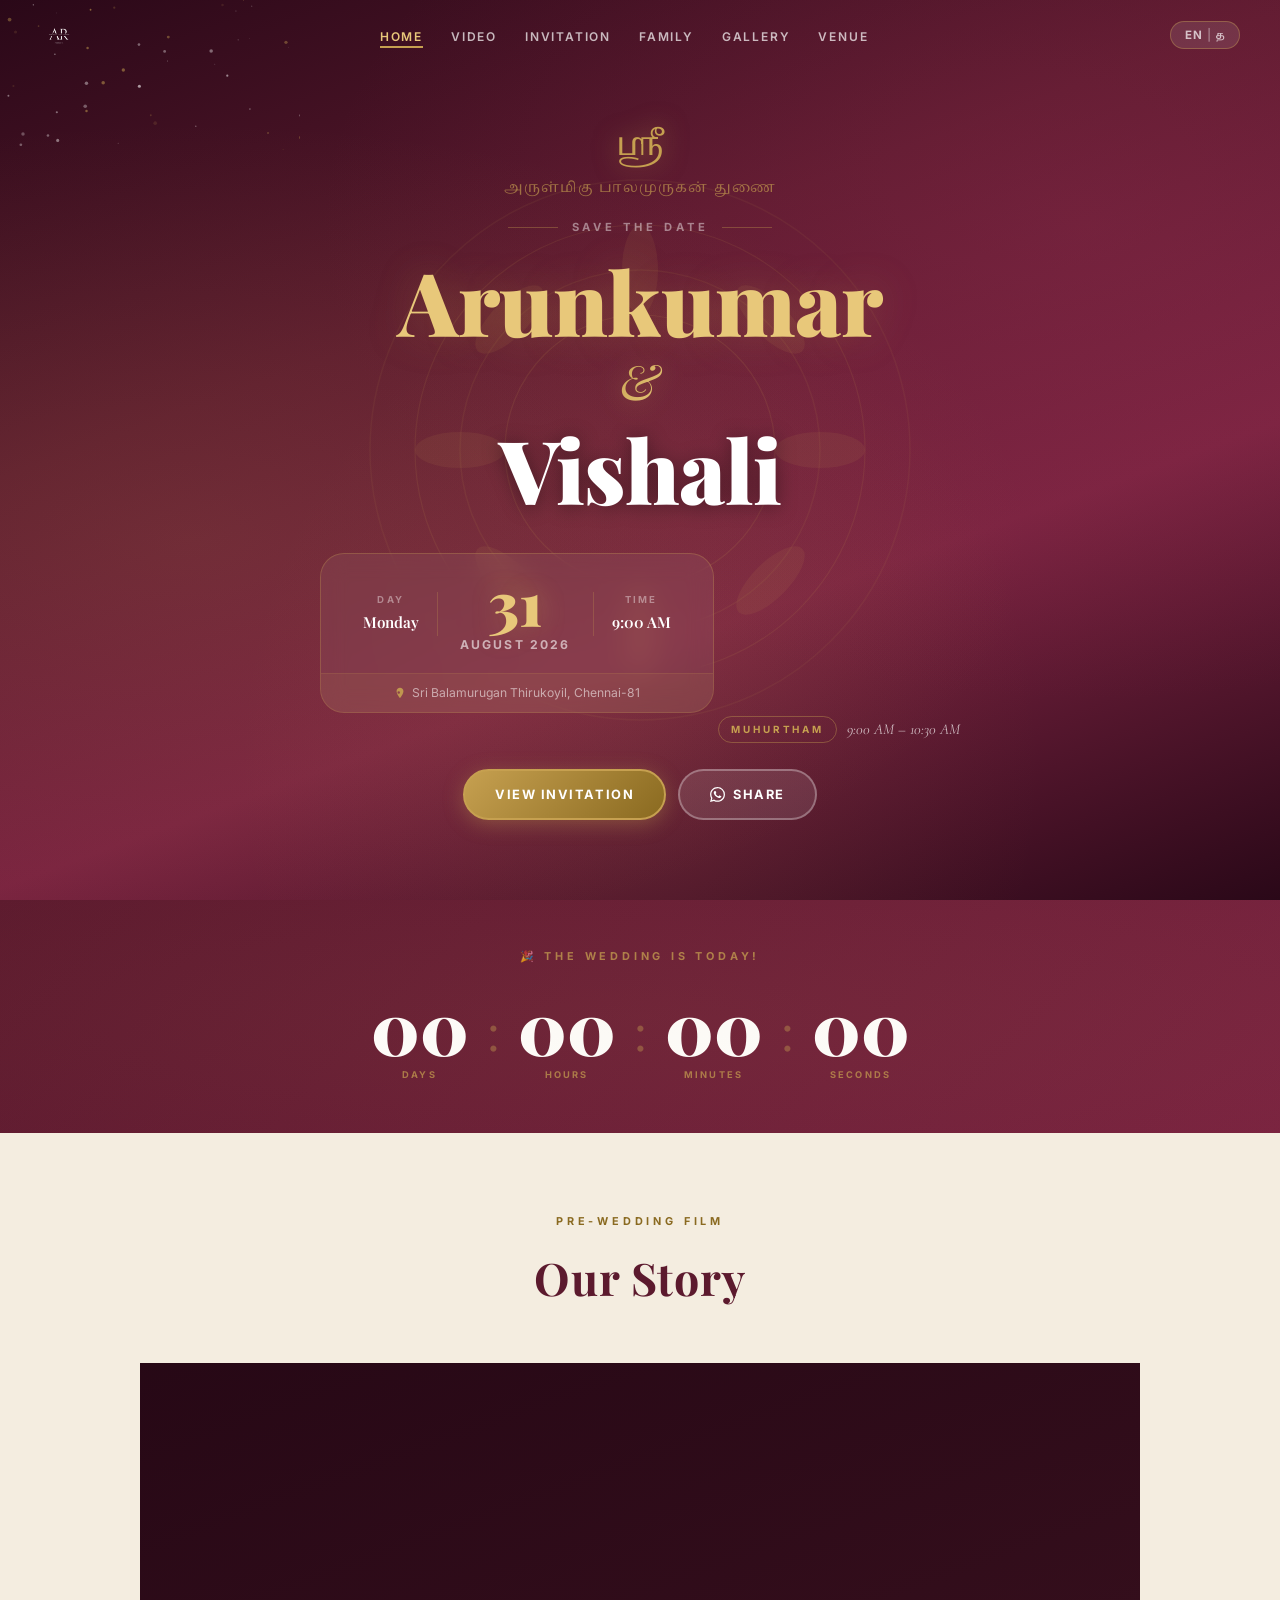
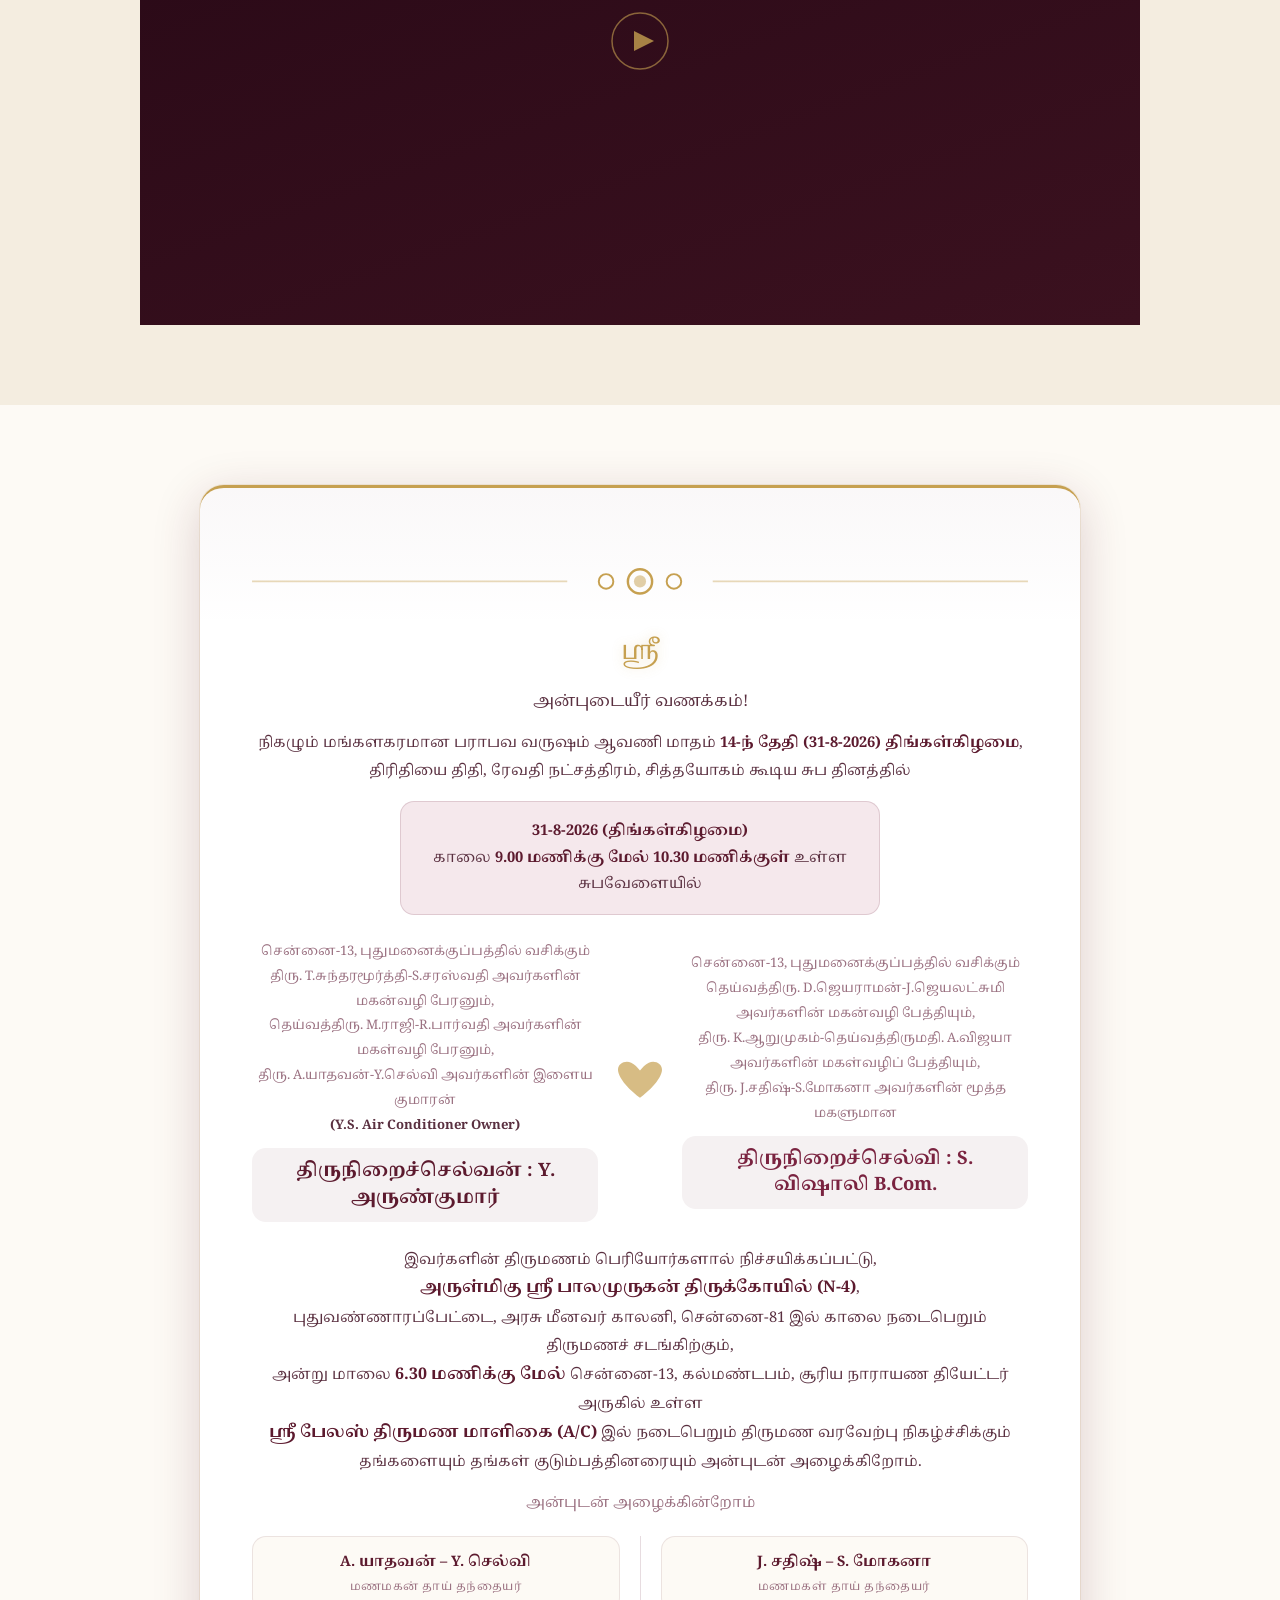
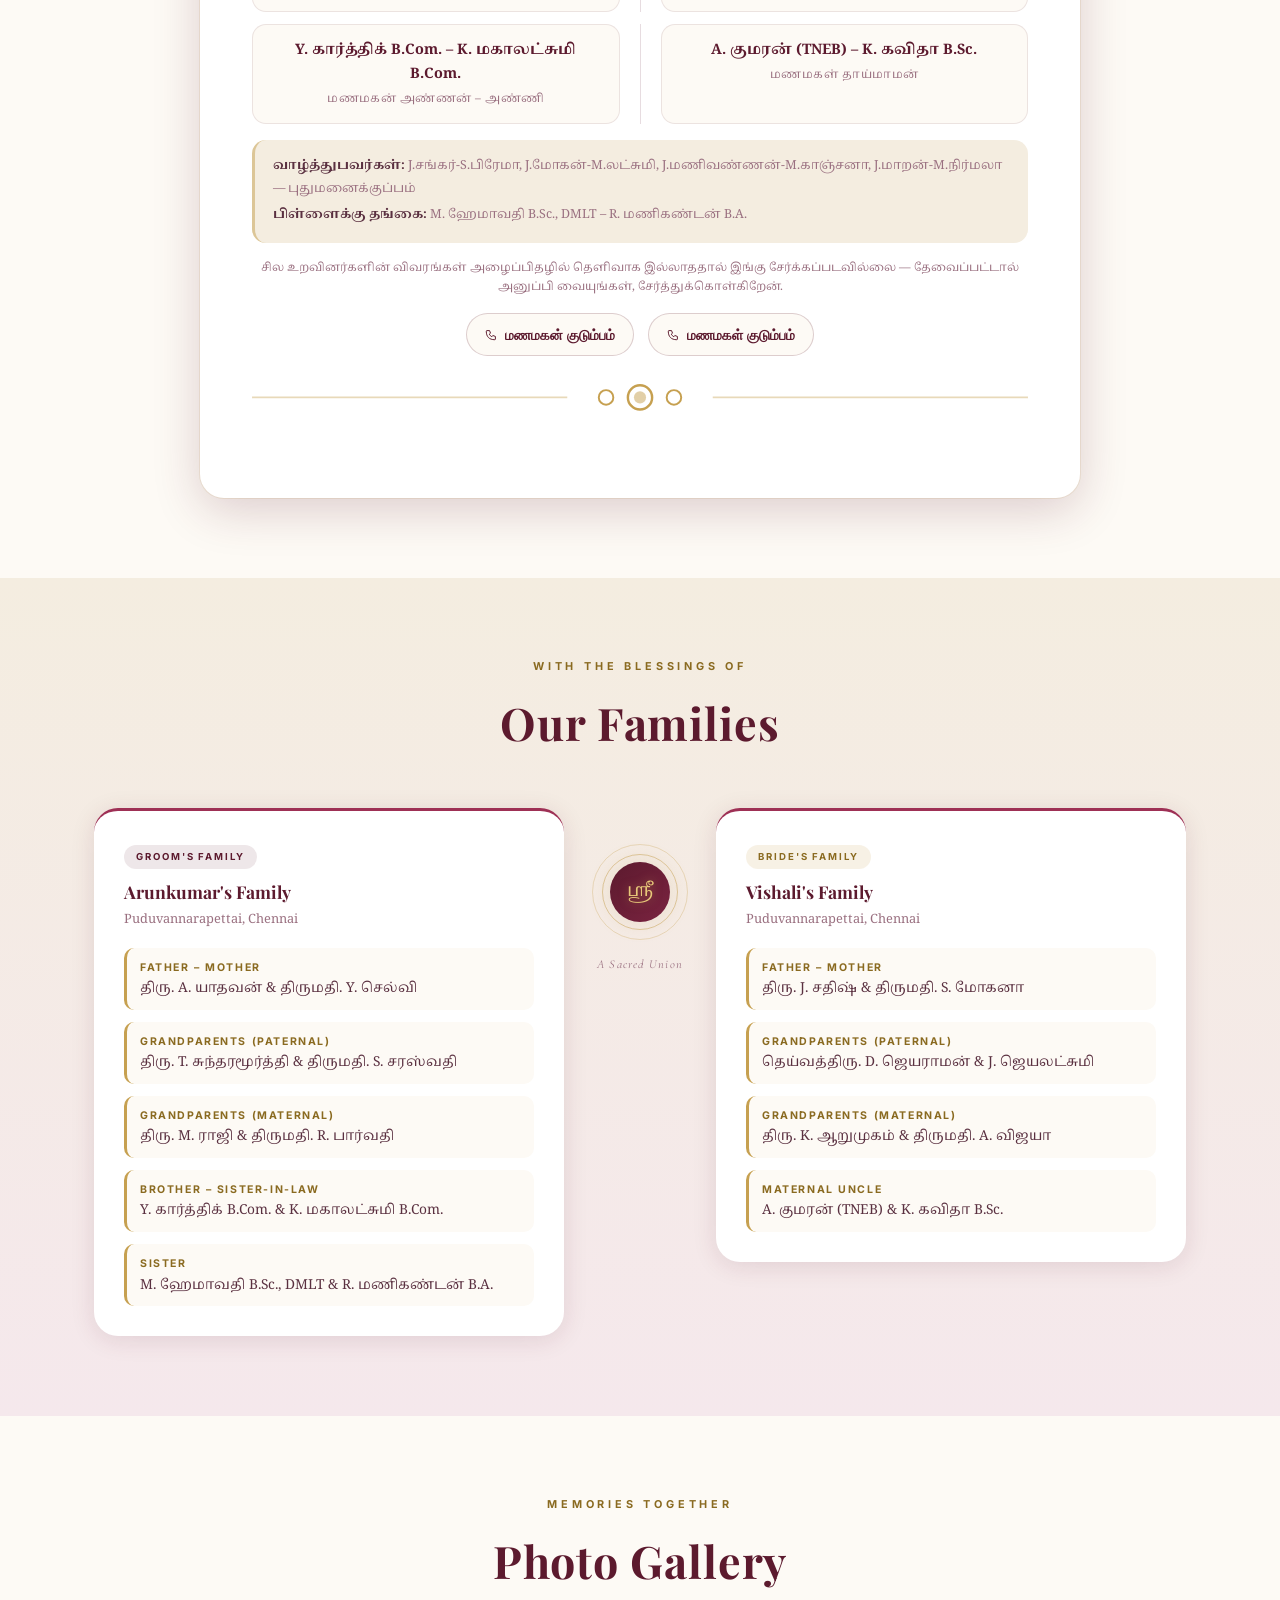
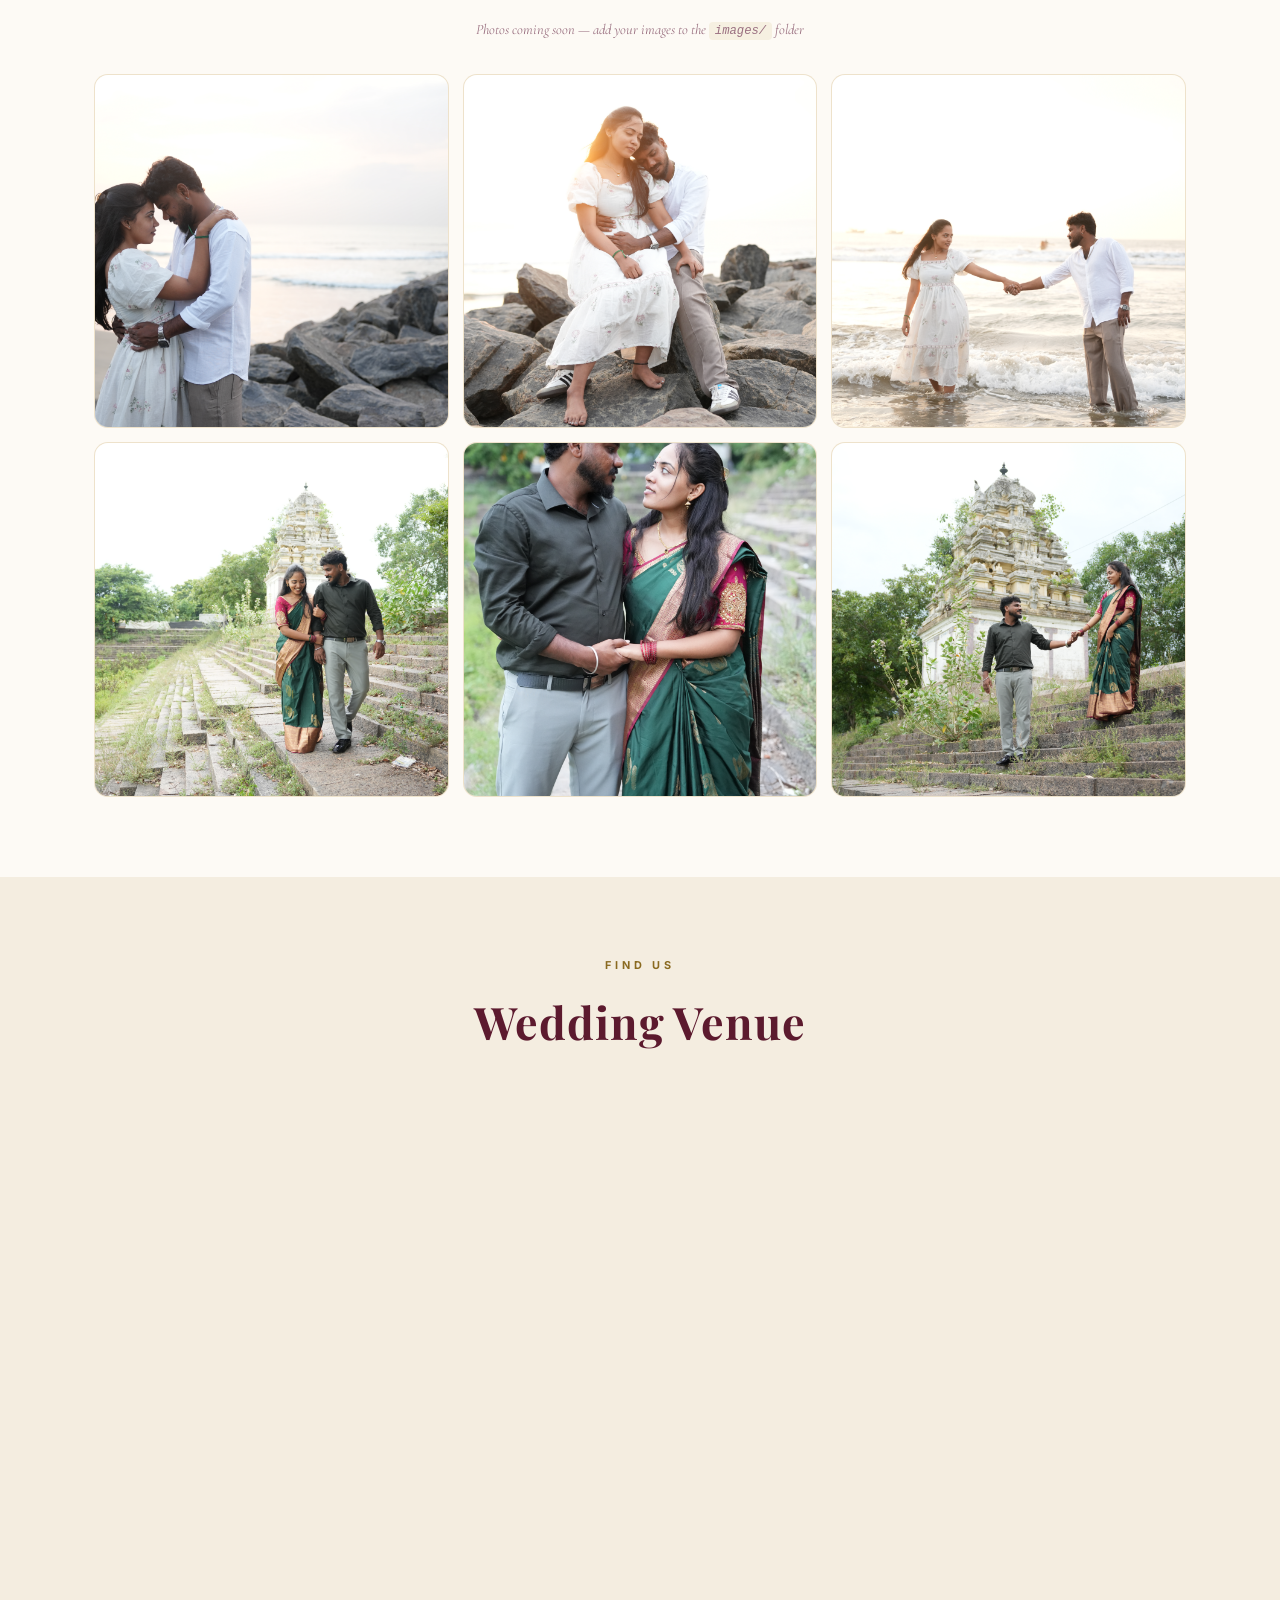
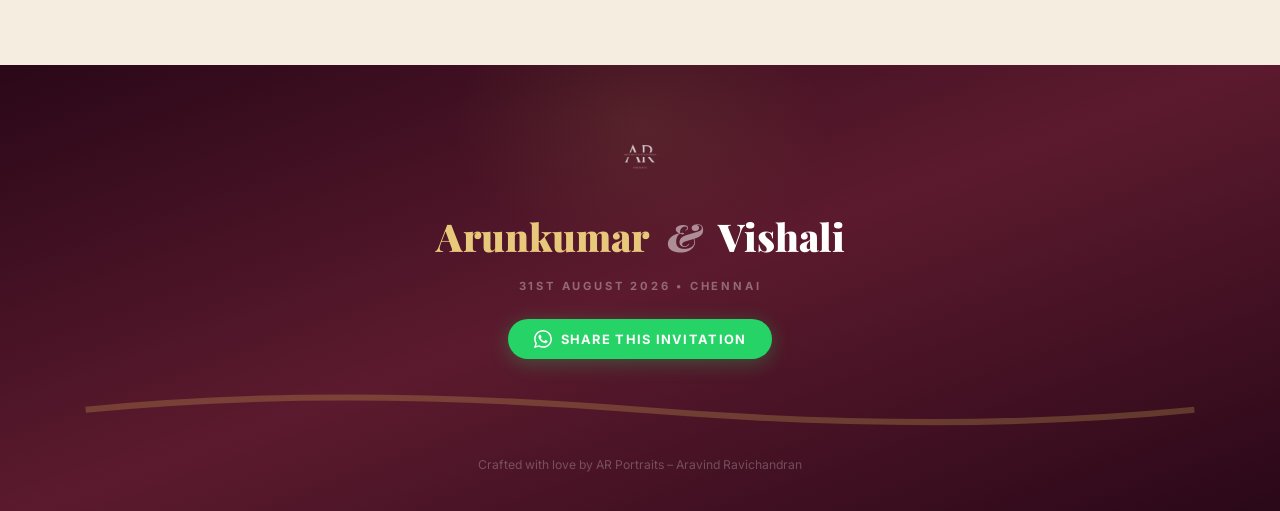
==== commit 5178d2df: "Update index.html" ====
--- a/index.html
+++ b/index.html
@@ -212,10 +212,6 @@
             <circle cx="30" cy="30" r="28" stroke="rgba(198,160,80,0.6)" stroke-width="1.5"/>
             <polygon points="24,20 44,30 24,40" fill="rgba(198,160,80,0.8)"/>
           </svg>
-        </div>
-        <p class="video-overlay__text" data-ta="வீடியோ விரைவில் வரும்…" data-en="Pre-wedding video coming soon…">Pre-wedding video coming soon…</p>
-        <p class="video-overlay__sub" data-ta="வீடியோ கோப்பை video/prewedding.mp4 இல் சேர்க்கவும்" data-en="Add your video file to video/prewedding.mp4">Add your video file to <code>video/prewedding.mp4</code></p>
-      </div>
     </div>
   </div>
 </section>
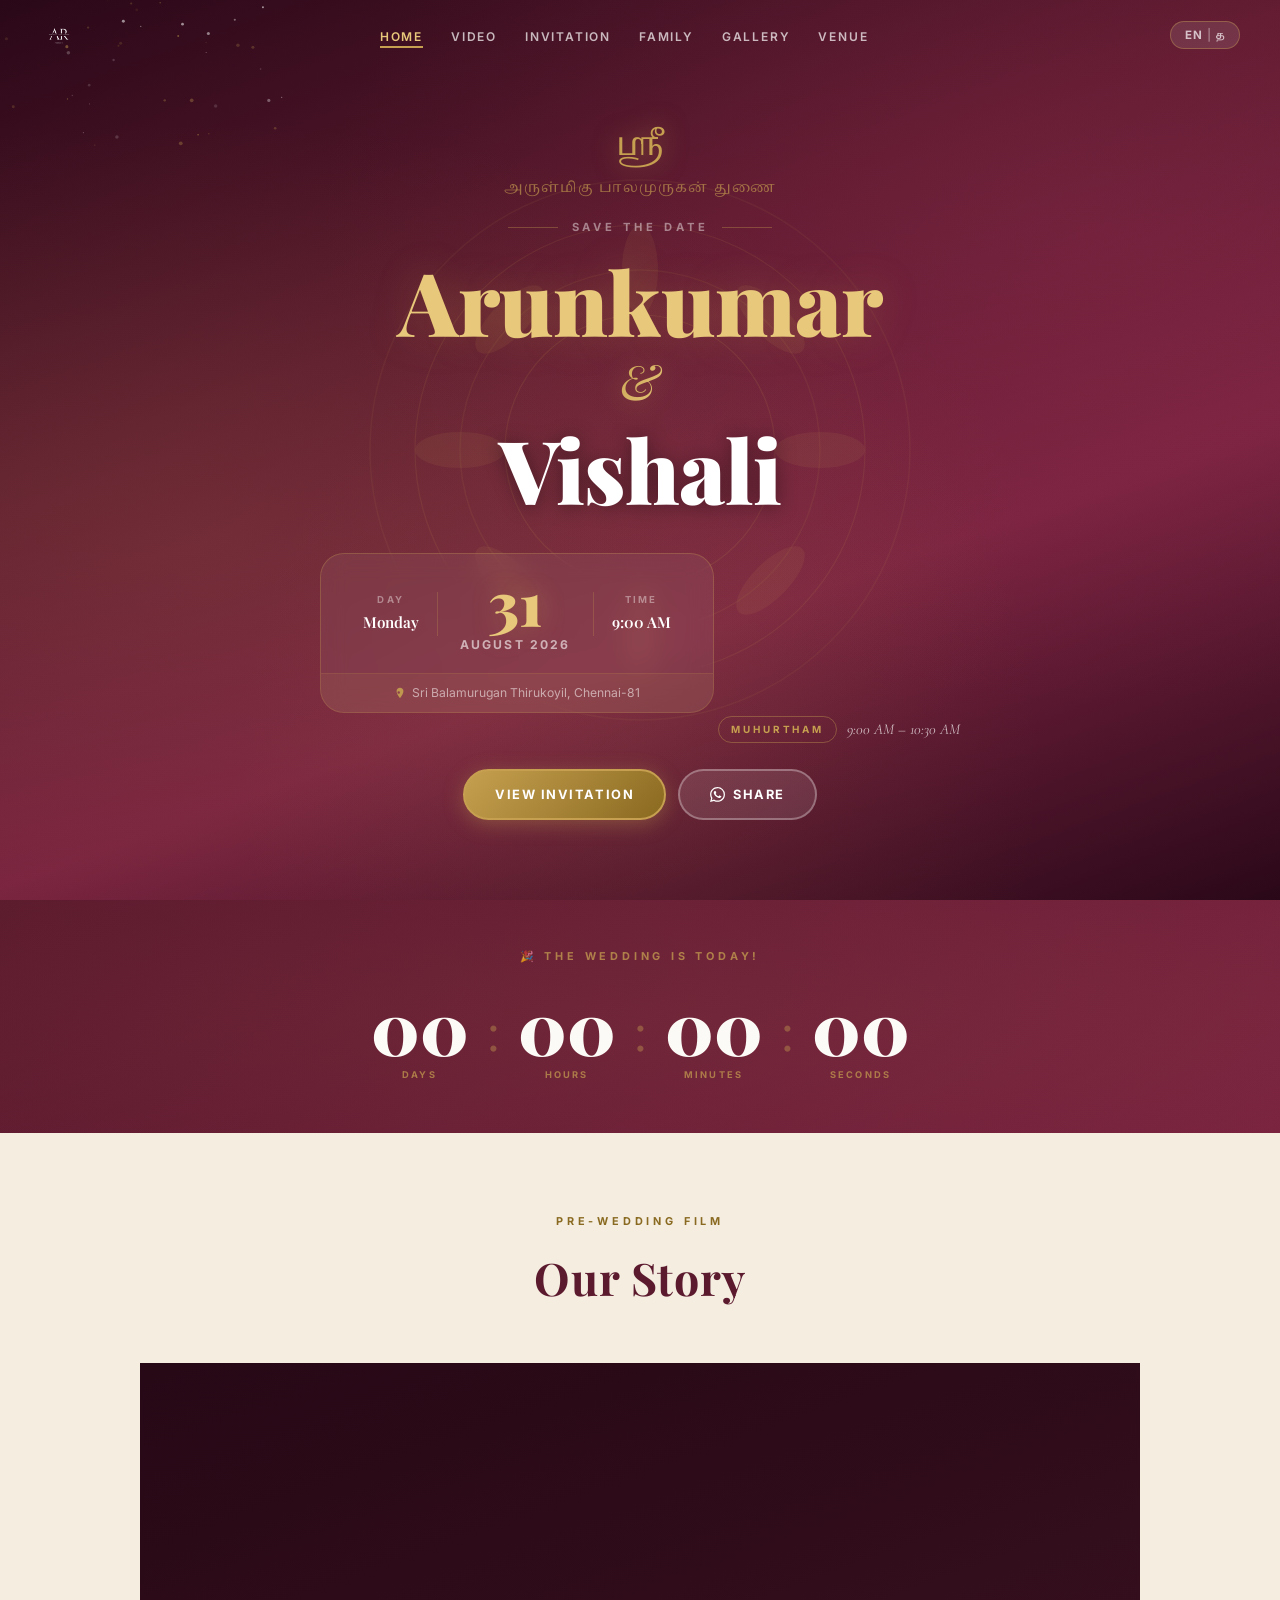
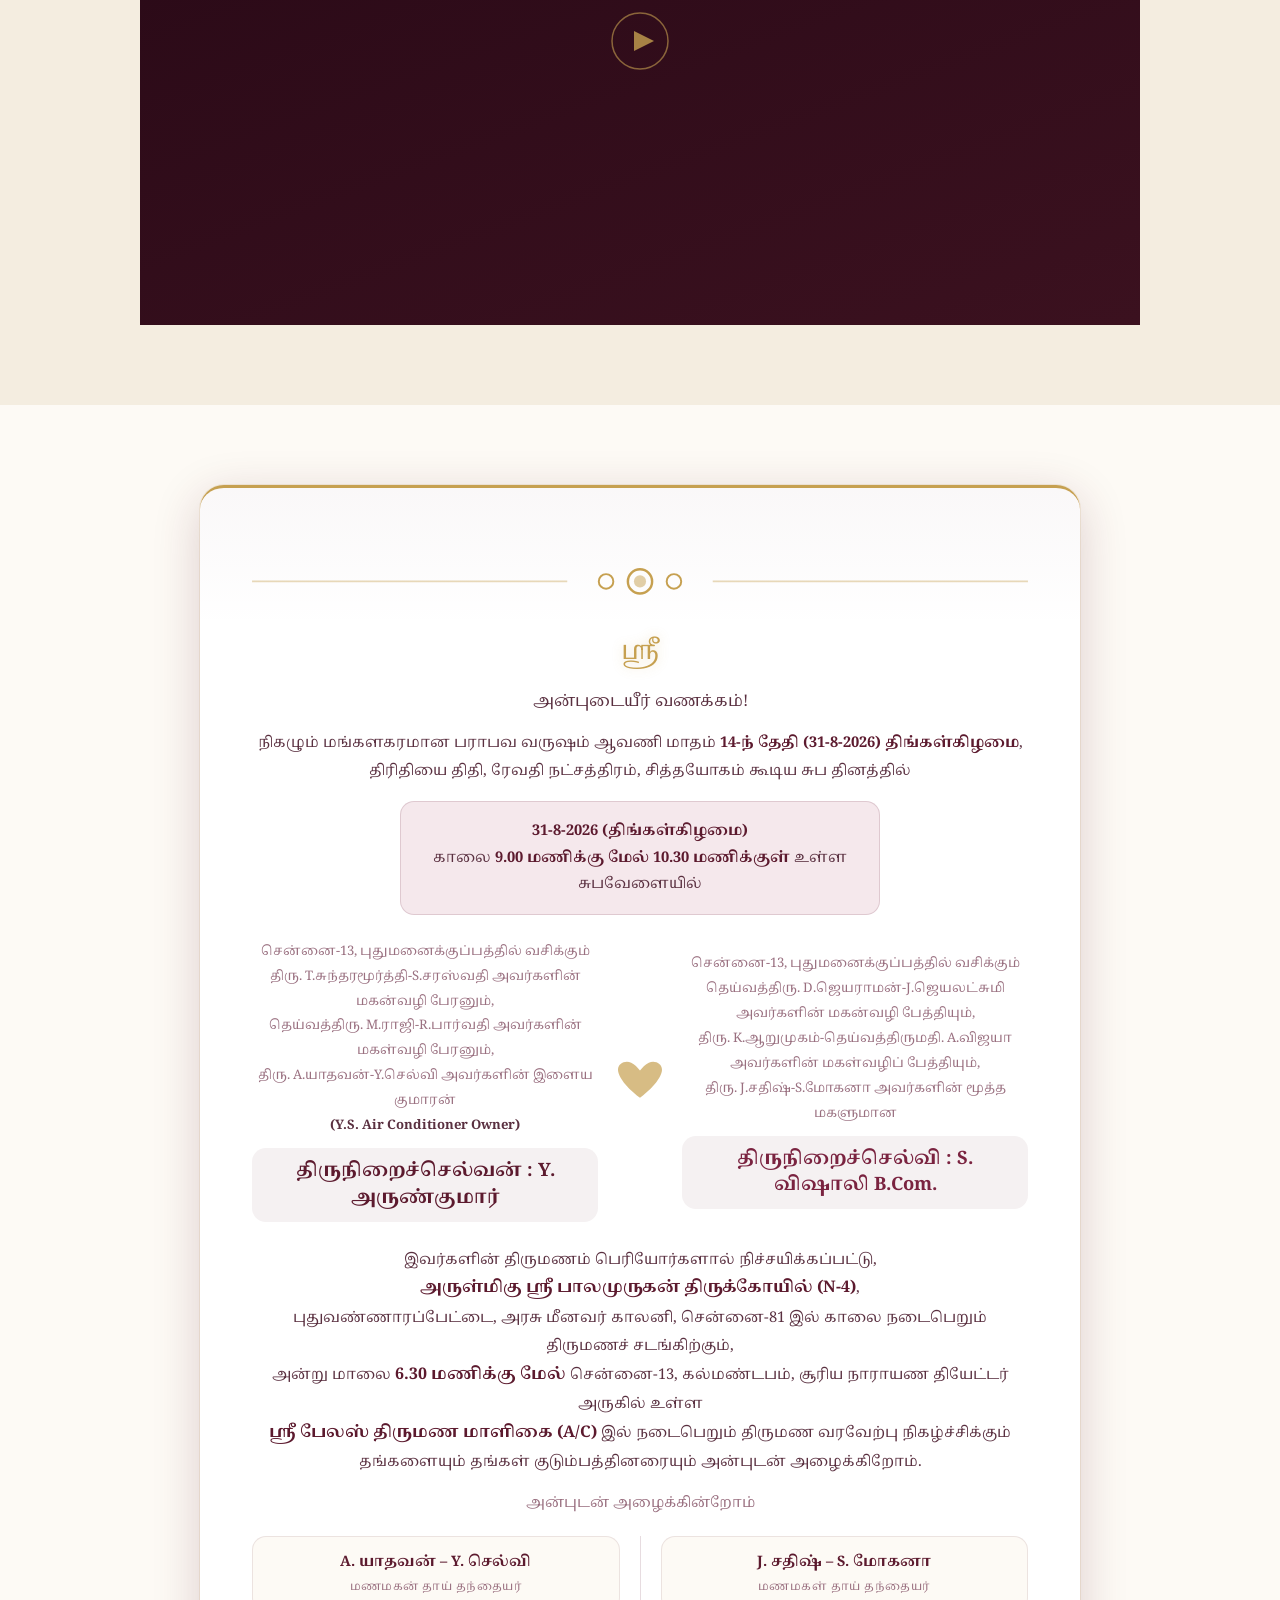
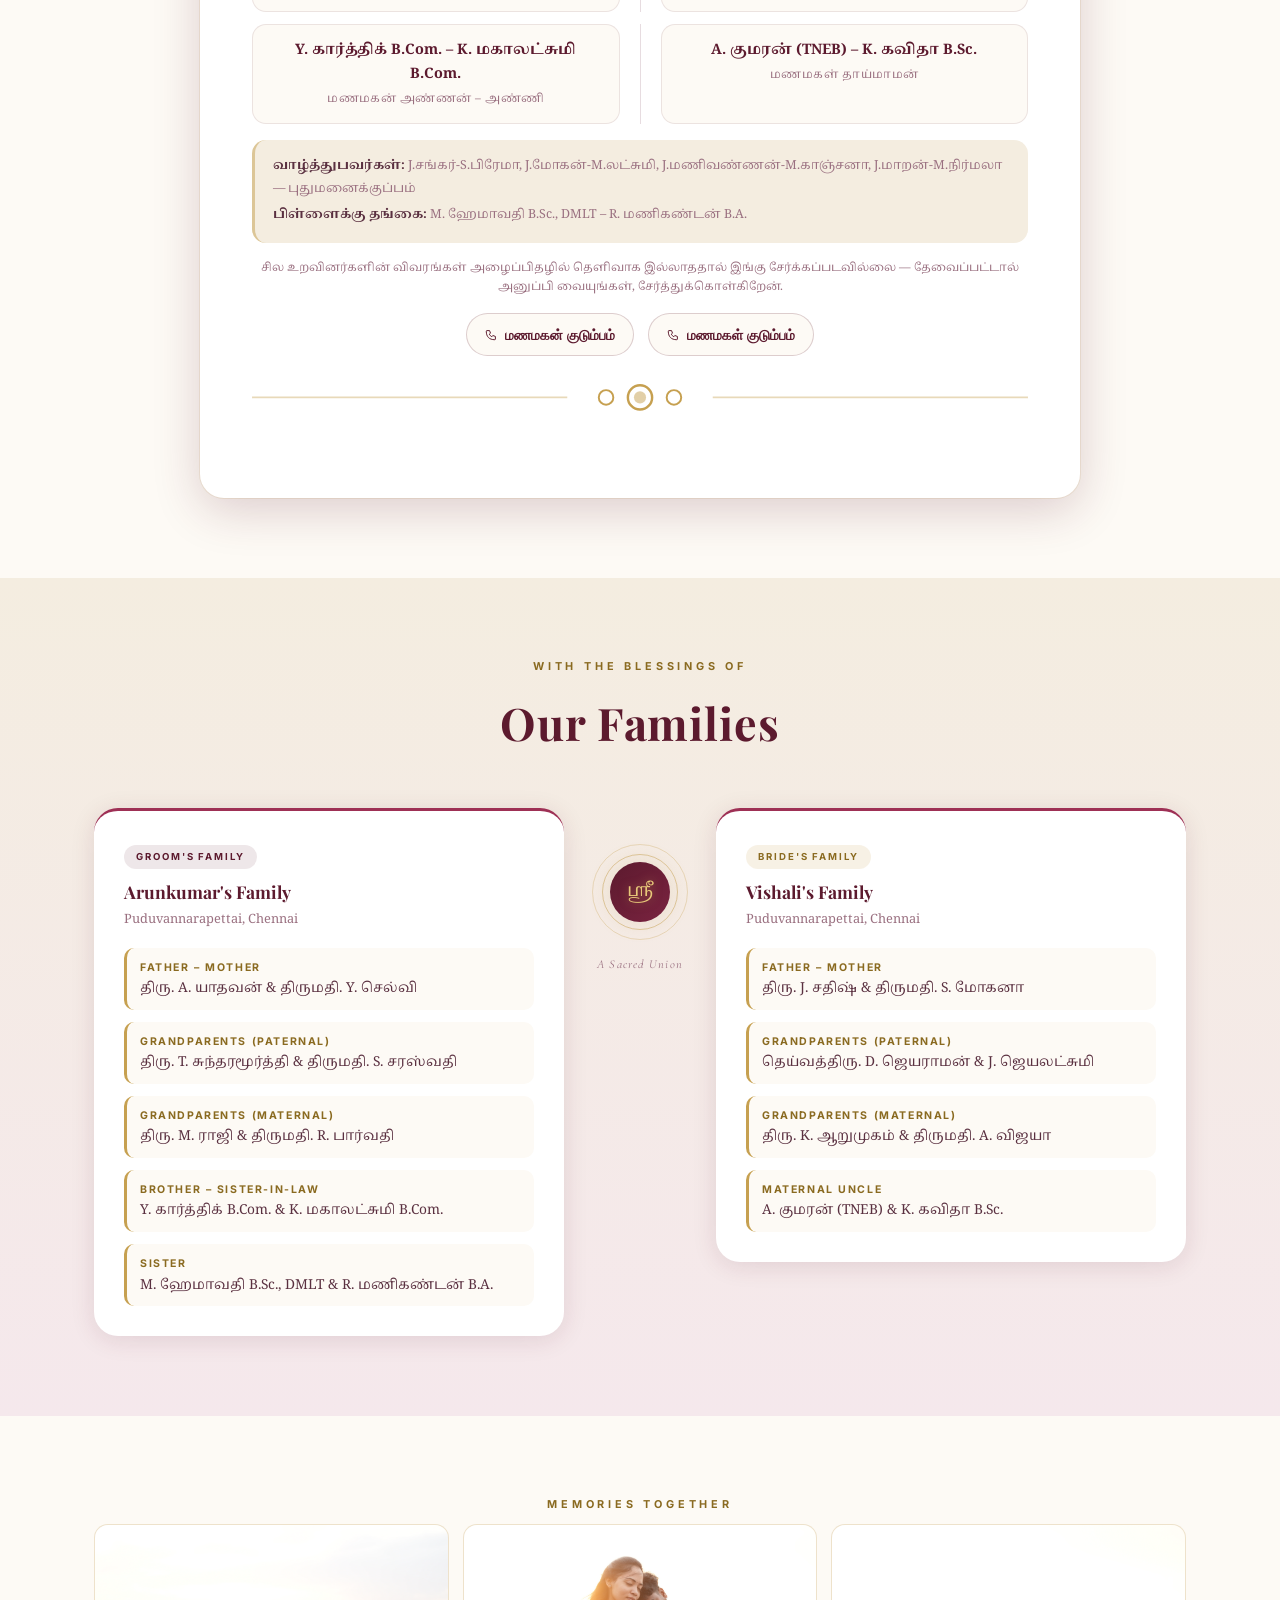
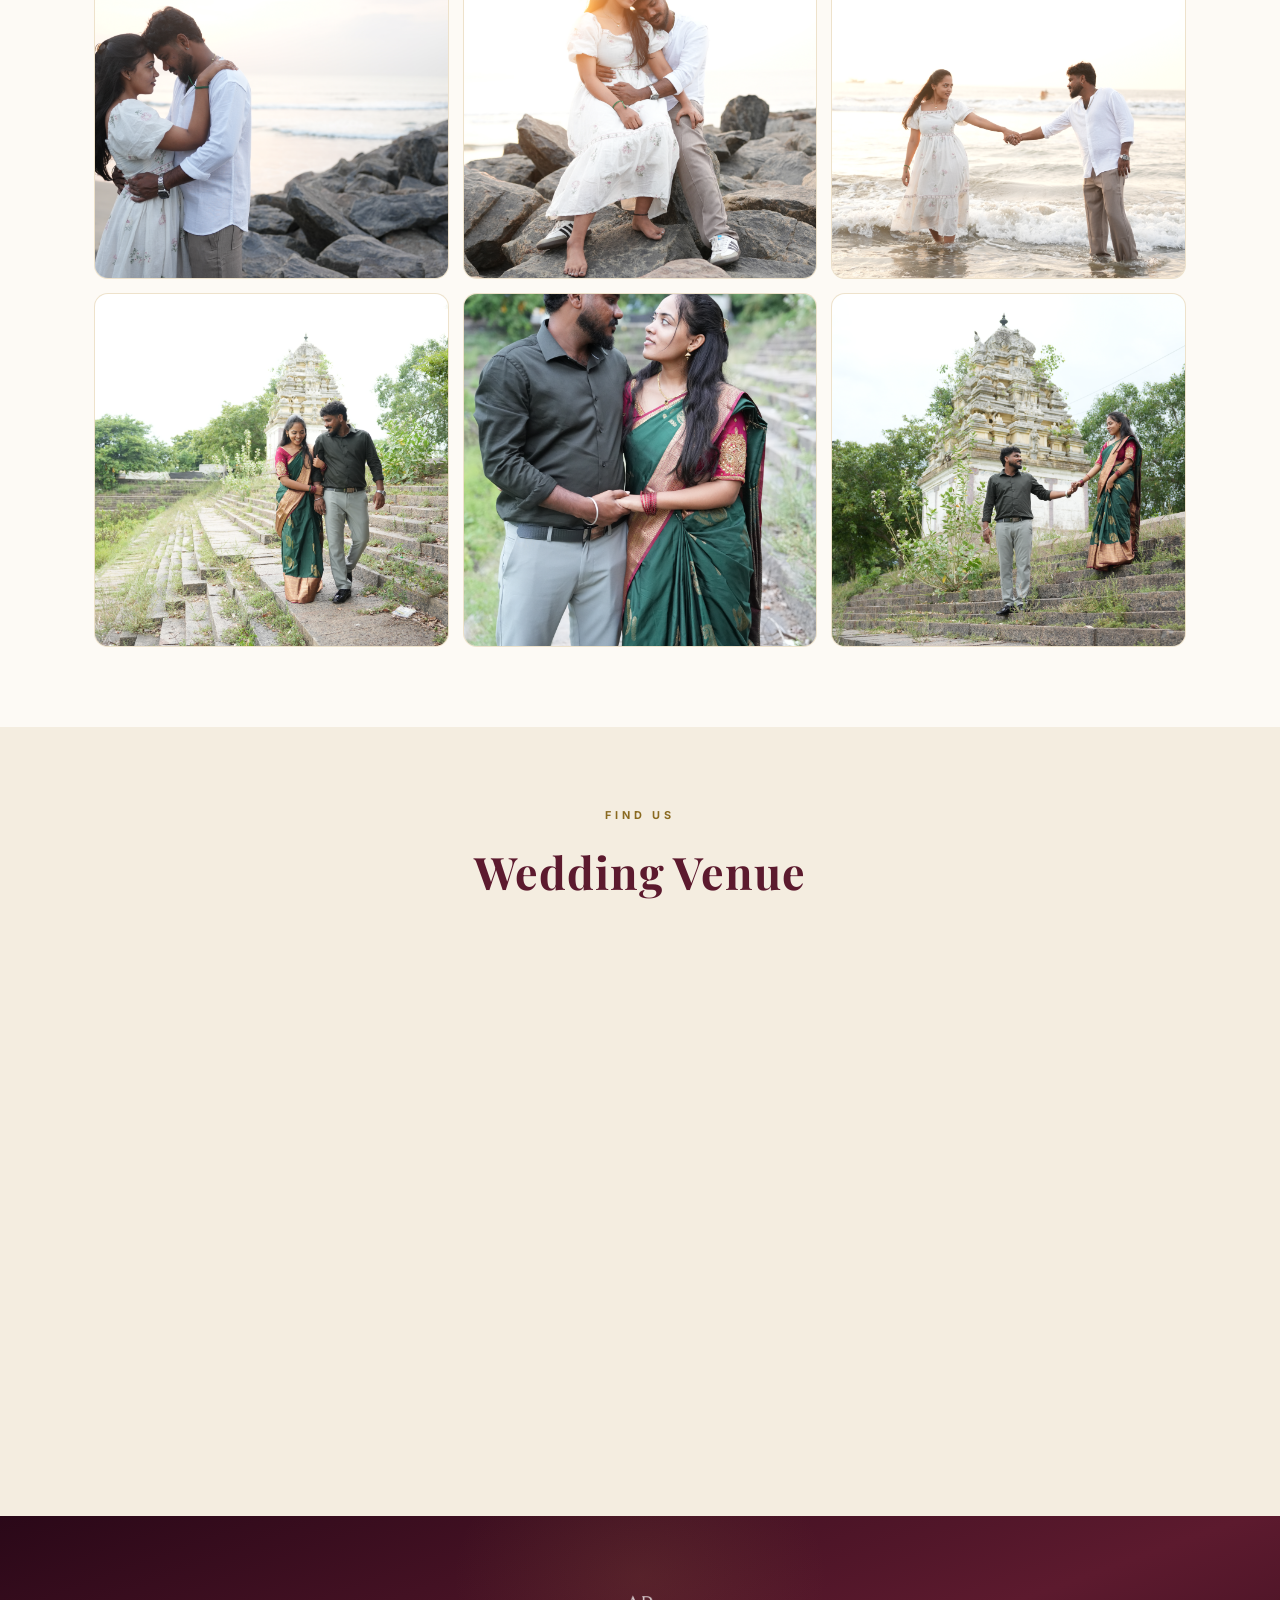
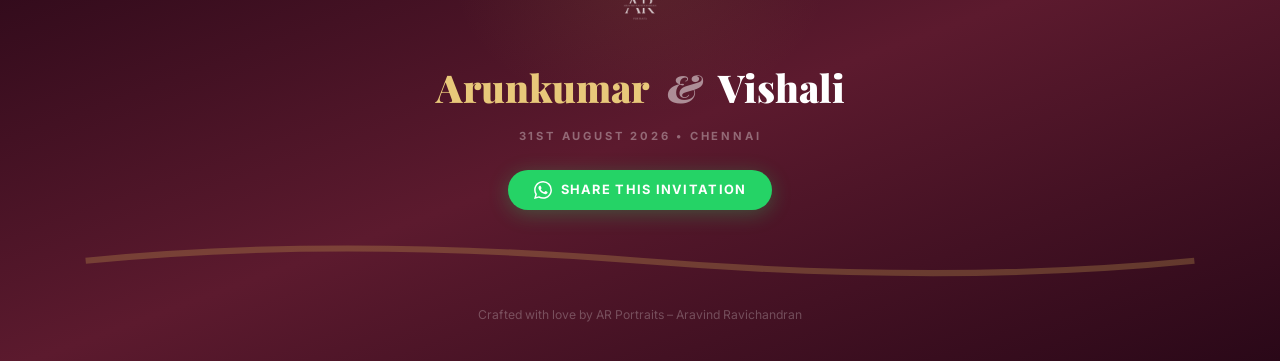
==== commit 09ad6155: "Update index.html" ====
--- a/index.html
+++ b/index.html
@@ -467,8 +467,6 @@
 <section class="gallery" id="gallery">
   <div class="container">
     <p class="section-eyebrow" data-ta="நினைவுகள்" data-en="Memories Together">Memories Together</p>
-    <h2 class="section-title" data-ta="படங்கள்" data-en="Photo Gallery">Photo Gallery</h2>
-    <p class="gallery__hint" data-ta="புகைப்படங்கள் விரைவில்…" data-en="Photos coming soon — add your images to the images/ folder">Photos coming soon — add your images to the <code>images/</code> folder</p>
     <div class="gallery__grid">
       <div class="gallery__item reveal" onclick="openLightbox(0)"><img src="images/gallery-1.jpg" alt="Photo 1" onerror="this.style.display='none';this.nextElementSibling.style.display='flex'"/><div class="img-ph"><svg viewBox="0 0 40 40" fill="none" width="28"><rect x="4" y="8" width="32" height="24" rx="3" stroke="#C6A050" stroke-width="1.5"/><circle cx="14" cy="16" r="3" stroke="#C6A050" stroke-width="1.5"/><path d="M4 26l8-6 6 5 5-4 13 11" stroke="#C6A050" stroke-width="1.5"/></svg></div><div class="gallery__overlay"><span>View</span></div></div>
       <div class="gallery__item reveal" onclick="openLightbox(1)"><img src="images/gallery-2.jpg" alt="Photo 2" onerror="this.style.display='none';this.nextElementSibling.style.display='flex'"/><div class="img-ph"><svg viewBox="0 0 40 40" fill="none" width="28"><rect x="4" y="8" width="32" height="24" rx="3" stroke="#C6A050" stroke-width="1.5"/><circle cx="14" cy="16" r="3" stroke="#C6A050" stroke-width="1.5"/><path d="M4 26l8-6 6 5 5-4 13 11" stroke="#C6A050" stroke-width="1.5"/></svg></div><div class="gallery__overlay"><span>View</span></div></div>
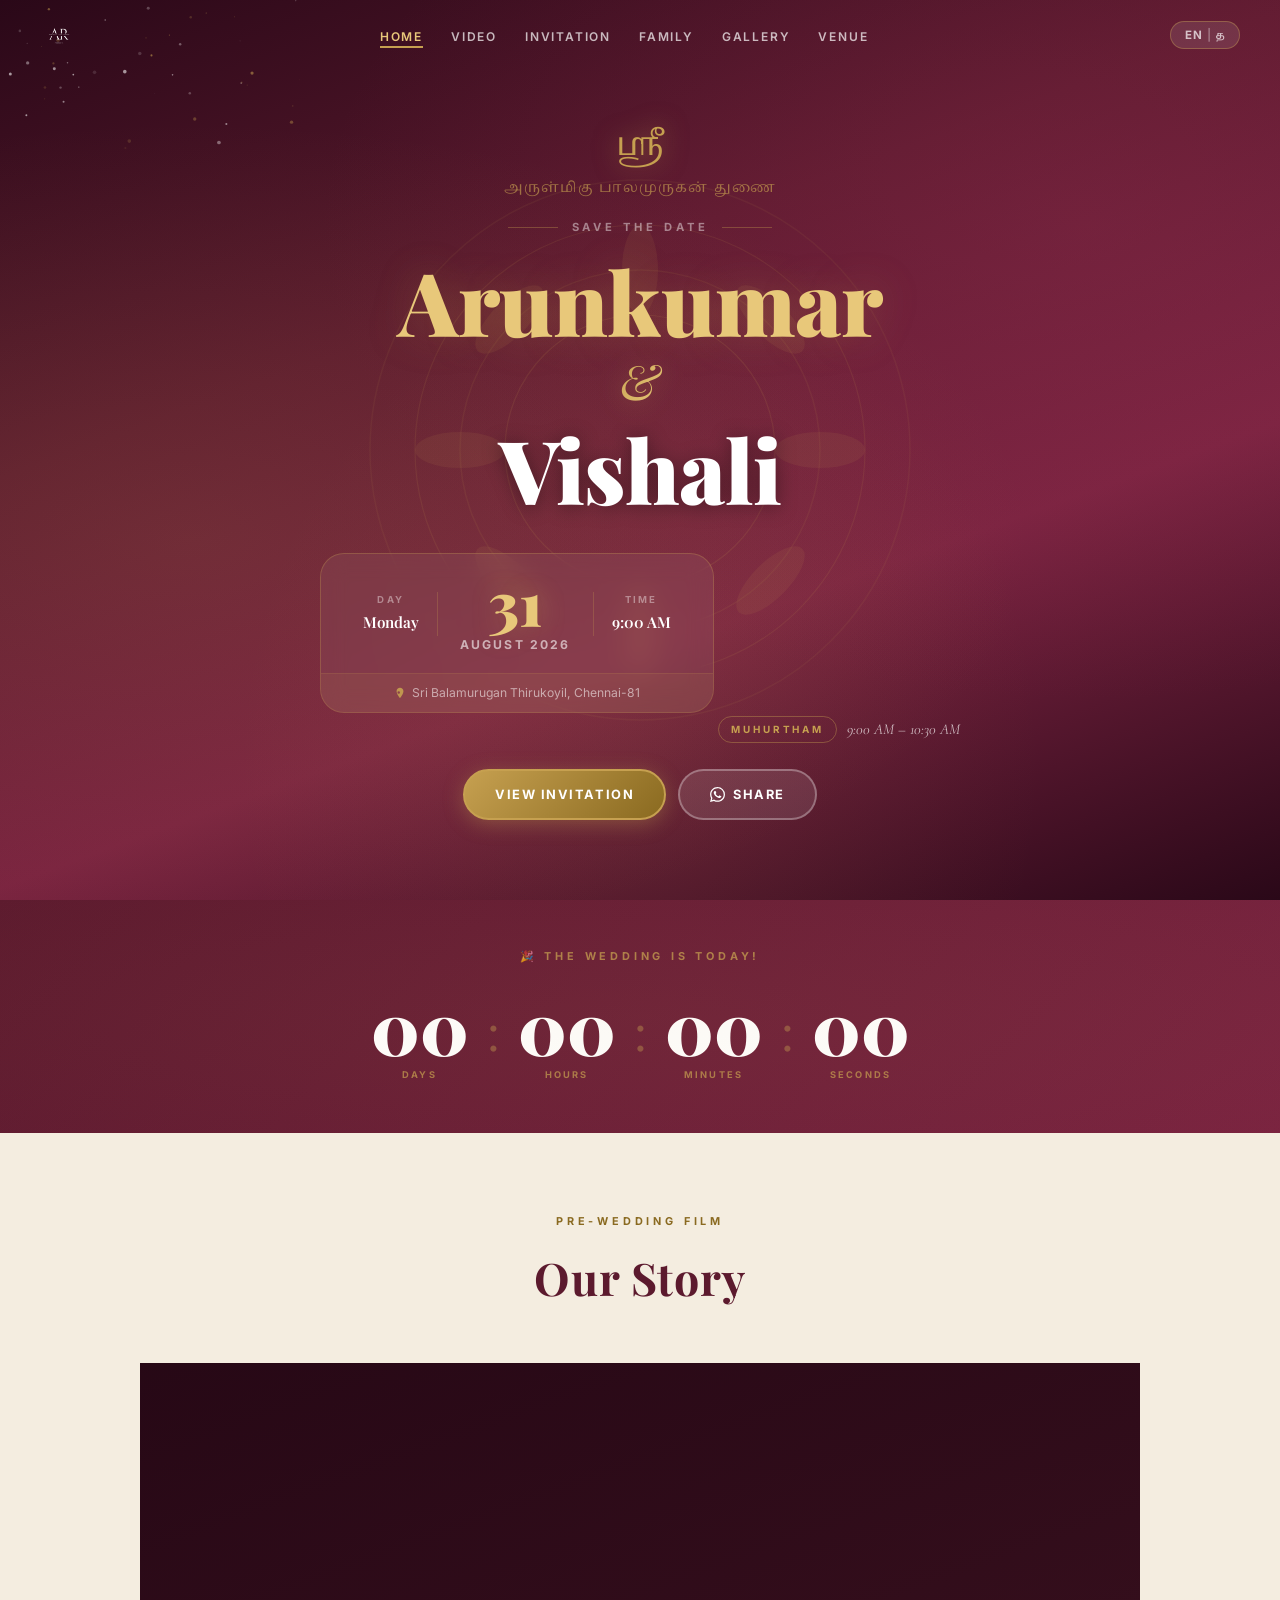
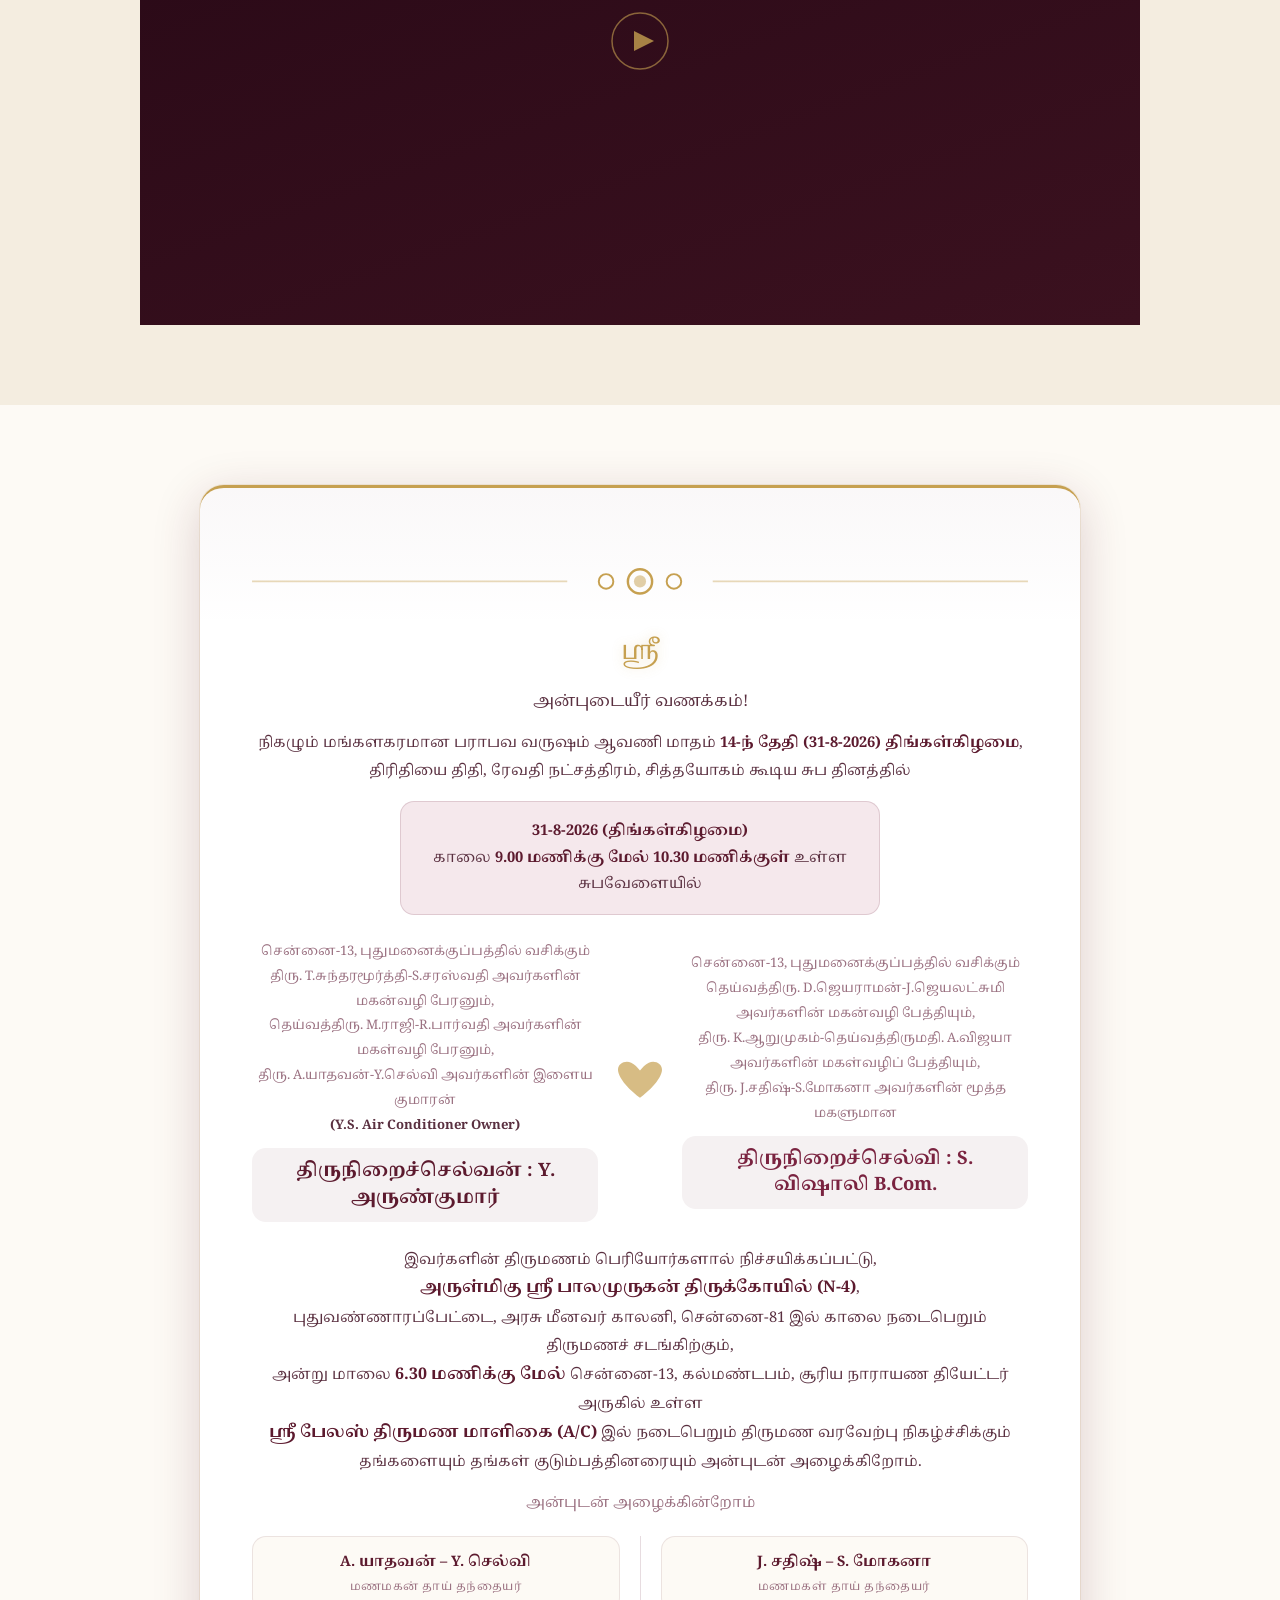
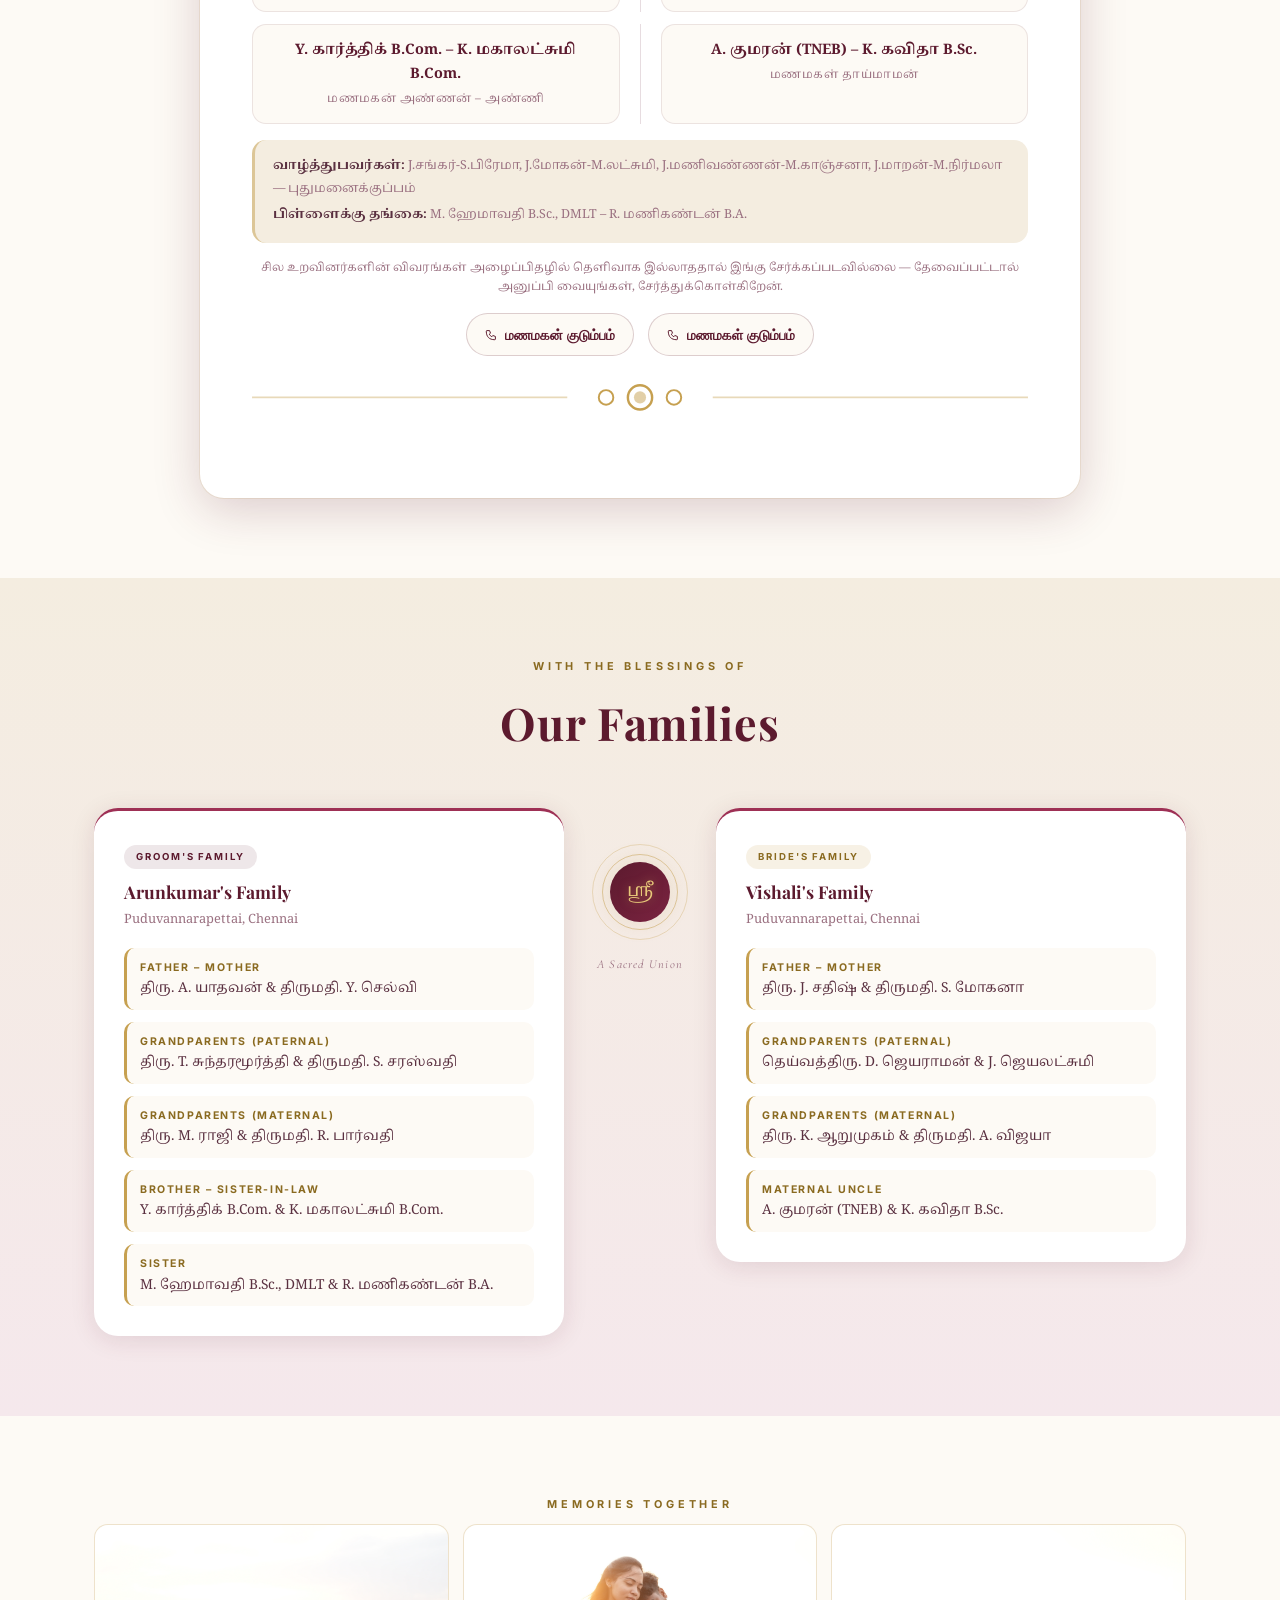
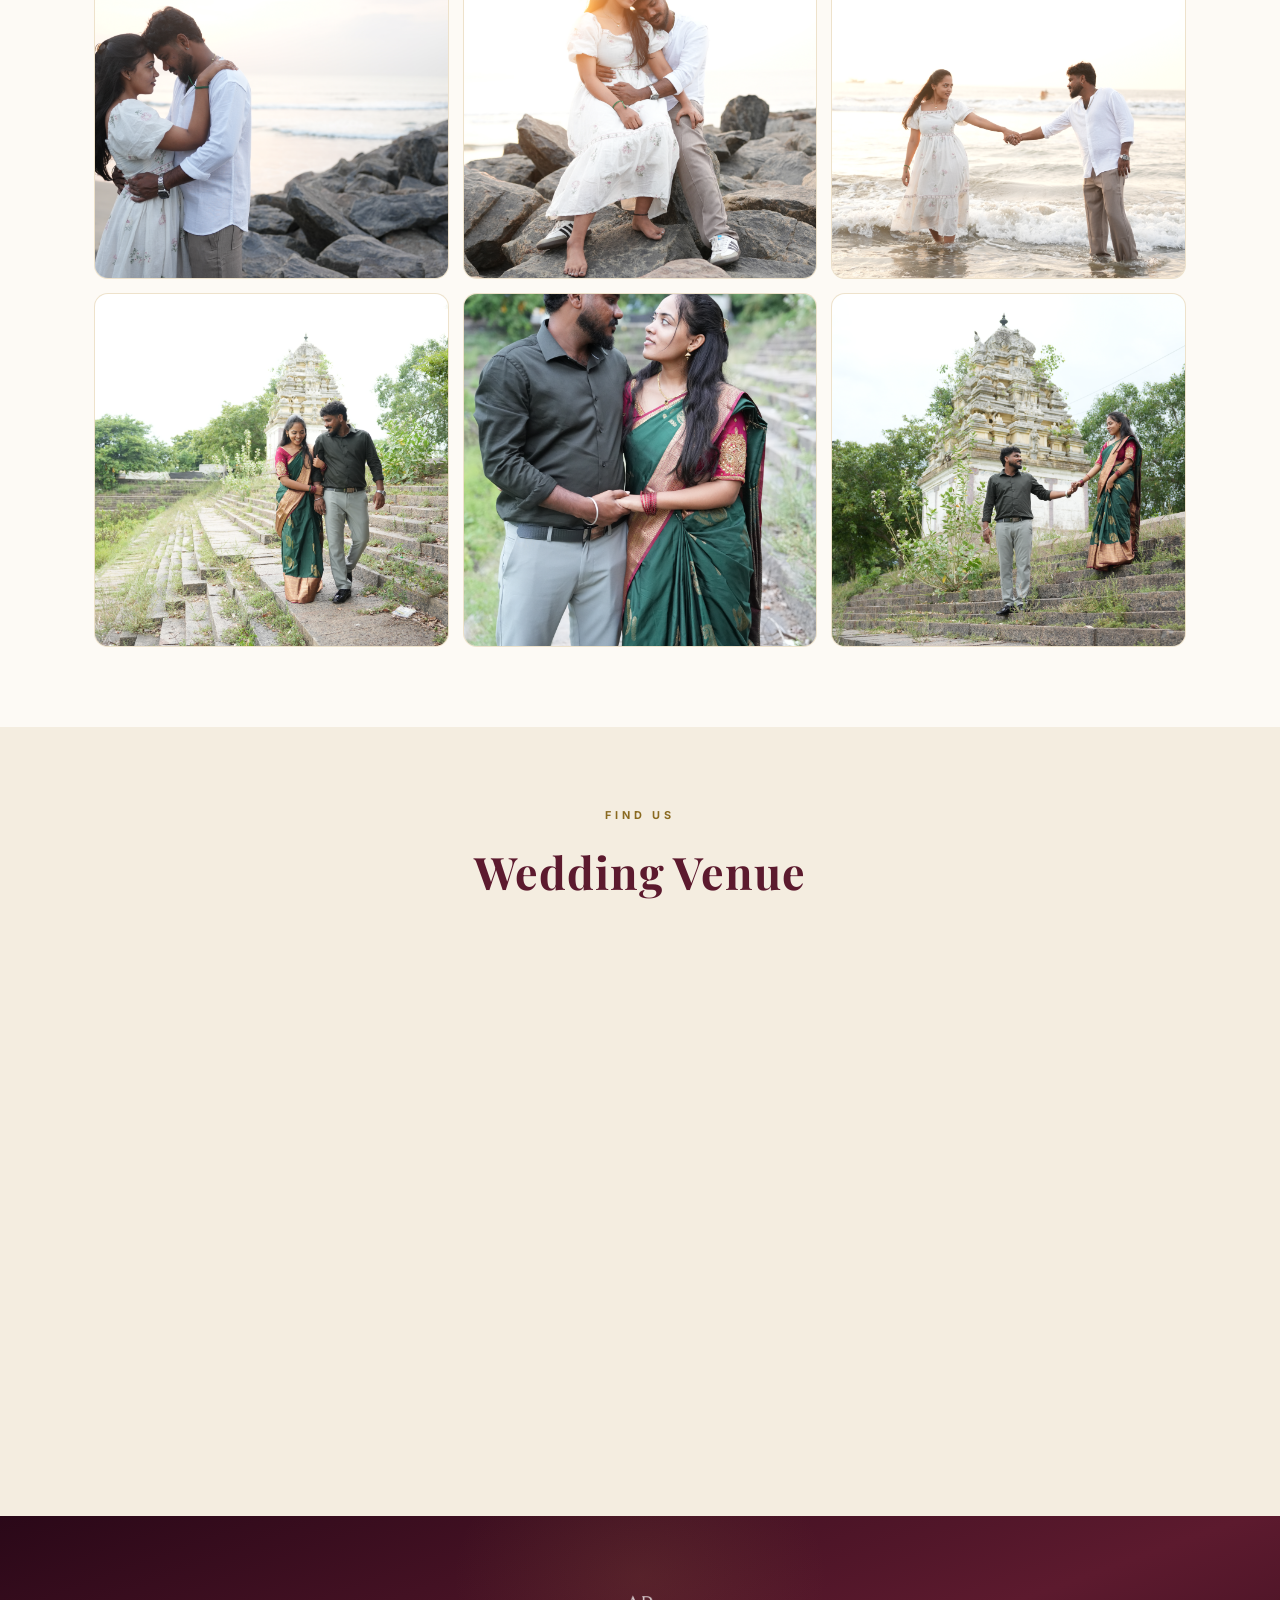
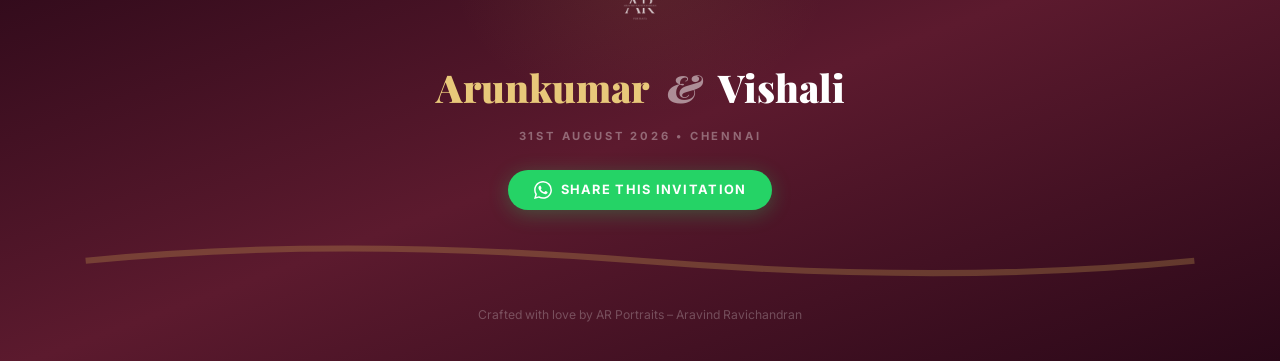
==== commit 93596a40: "Update index.html" ====
--- a/index.html
+++ b/index.html
@@ -204,7 +204,7 @@
            2. Uncomment the <source> line below
            It will then autoplay (muted) as soon as the page loads. -->
       <video id="heroVideo" autoplay muted loop playsinline poster="">
-        <!-- <source src="video/prewedding.mp4" type="video/mp4"> -->
+        <source src="videos/prewedding.mp4" type="video/mp4">
       </video>
       <div class="video-overlay">
         <div class="video-overlay__icon">
